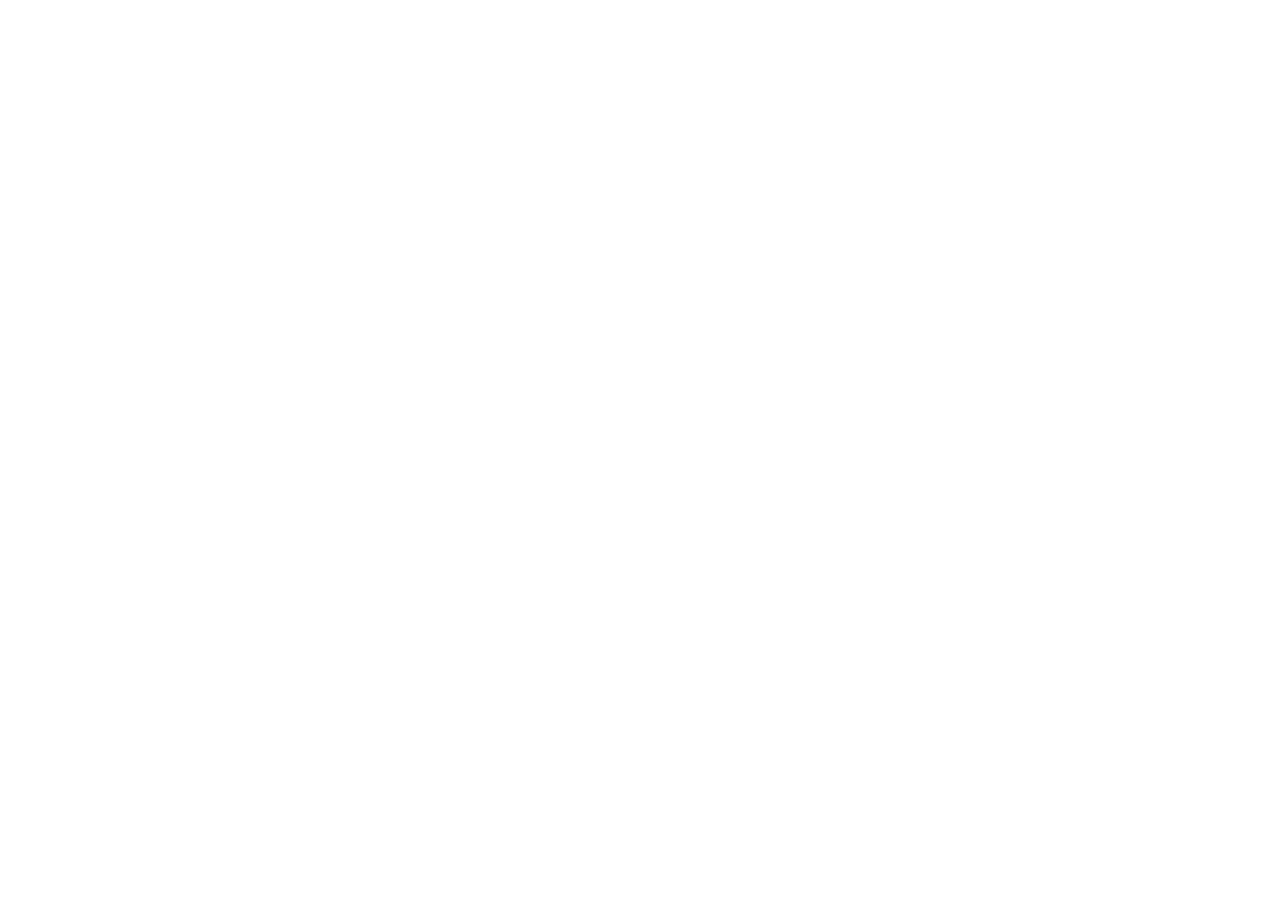
==== index.html @ 784a9336 "Initial commit" ====
<!DOCTYPE html>
<html lang="ru">
  <head>
    <meta charset="UTF-8" />
    <meta http-equiv="X-UA-Compatible" content="IE=edge" />
    <meta name="viewport" content="width=device-width, initial-scale=1.0" />
    <title>Оно тебе надо — аукцион вещей, в которые никто не верил</title>
  </head>
  <body></body>
</html>
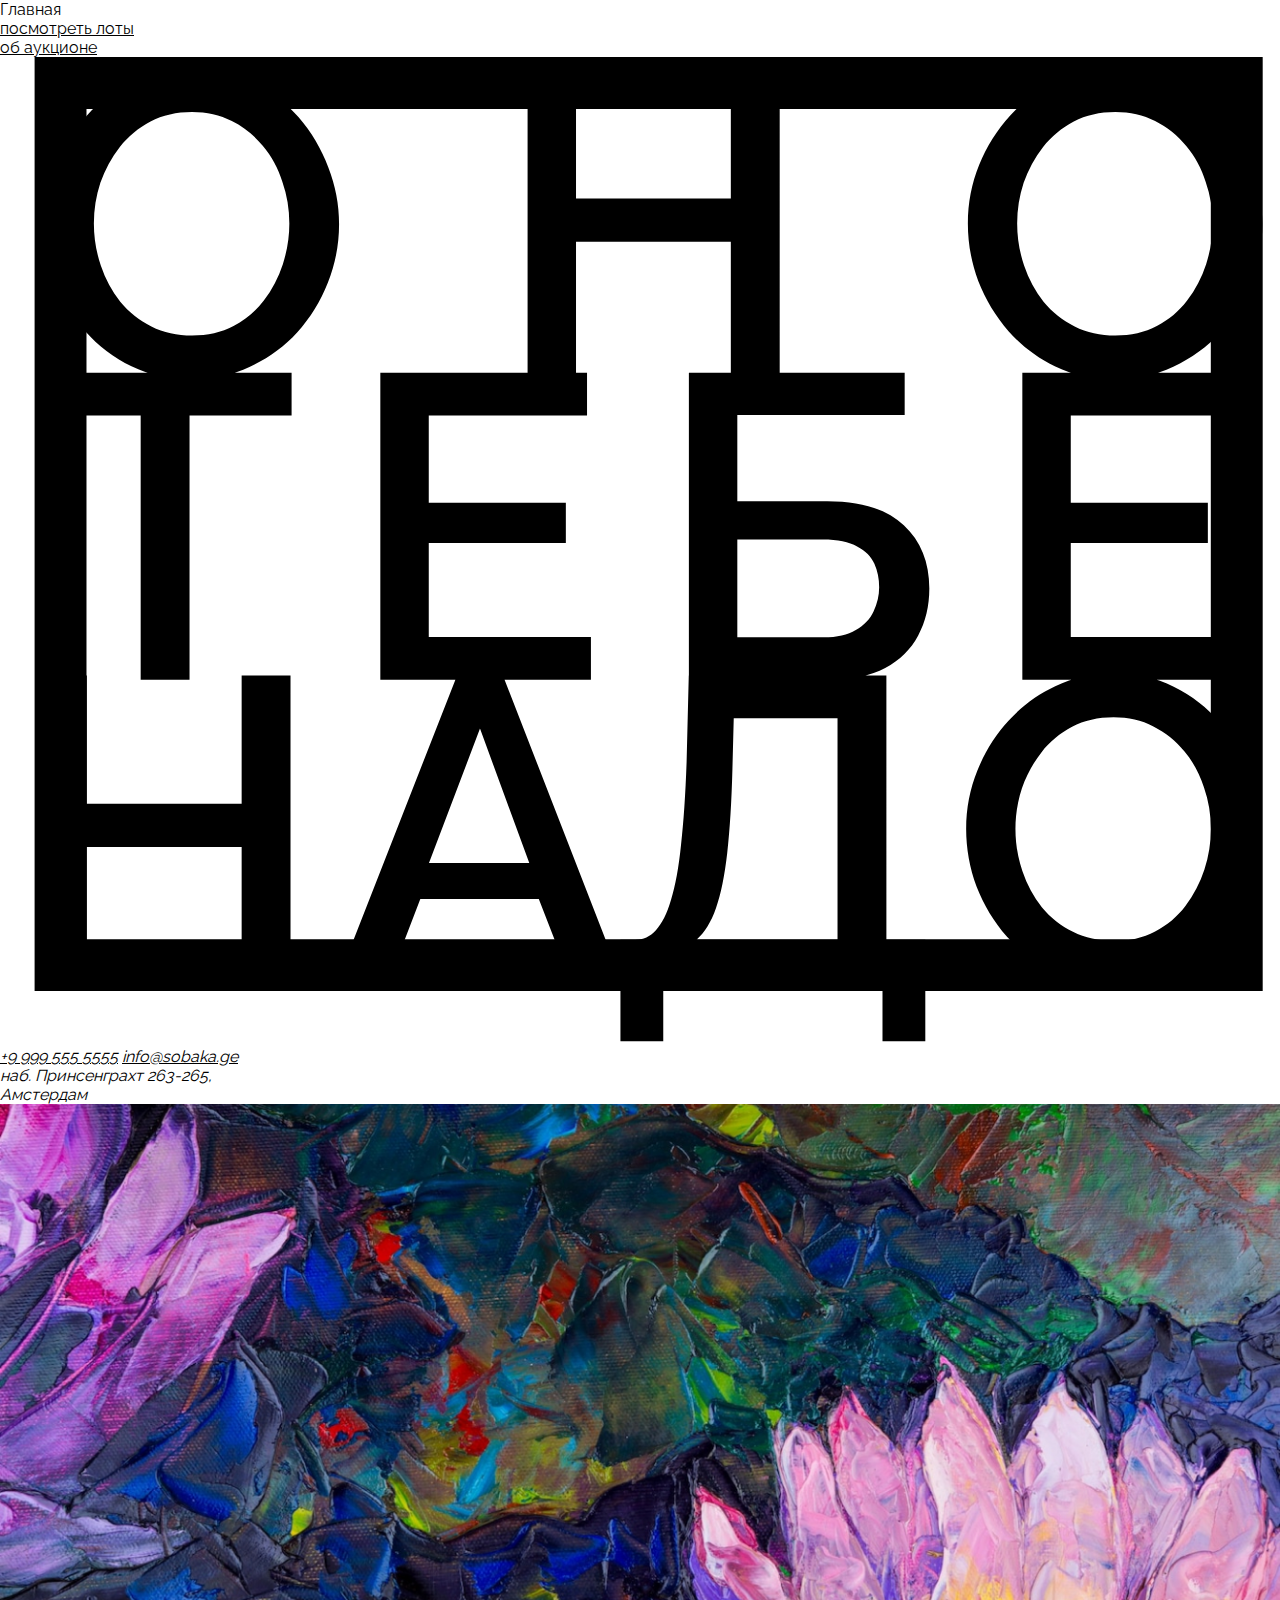
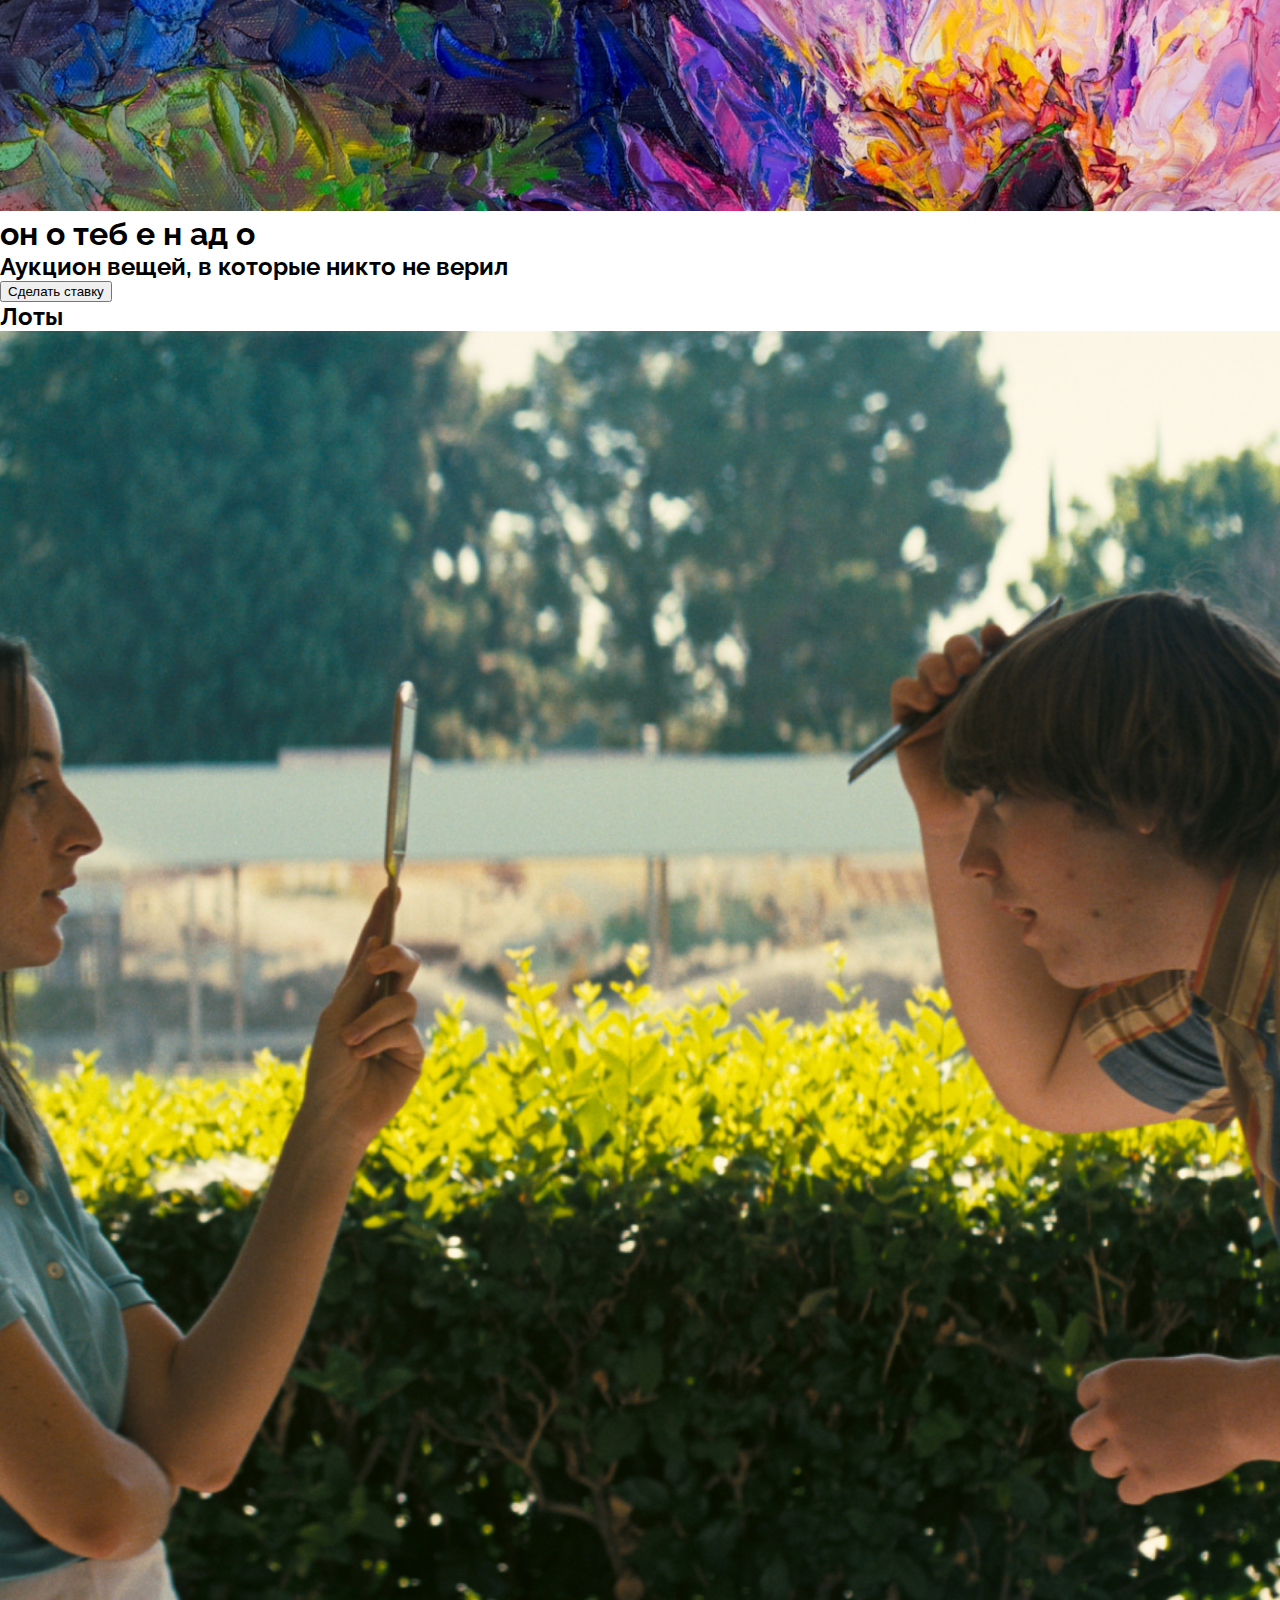
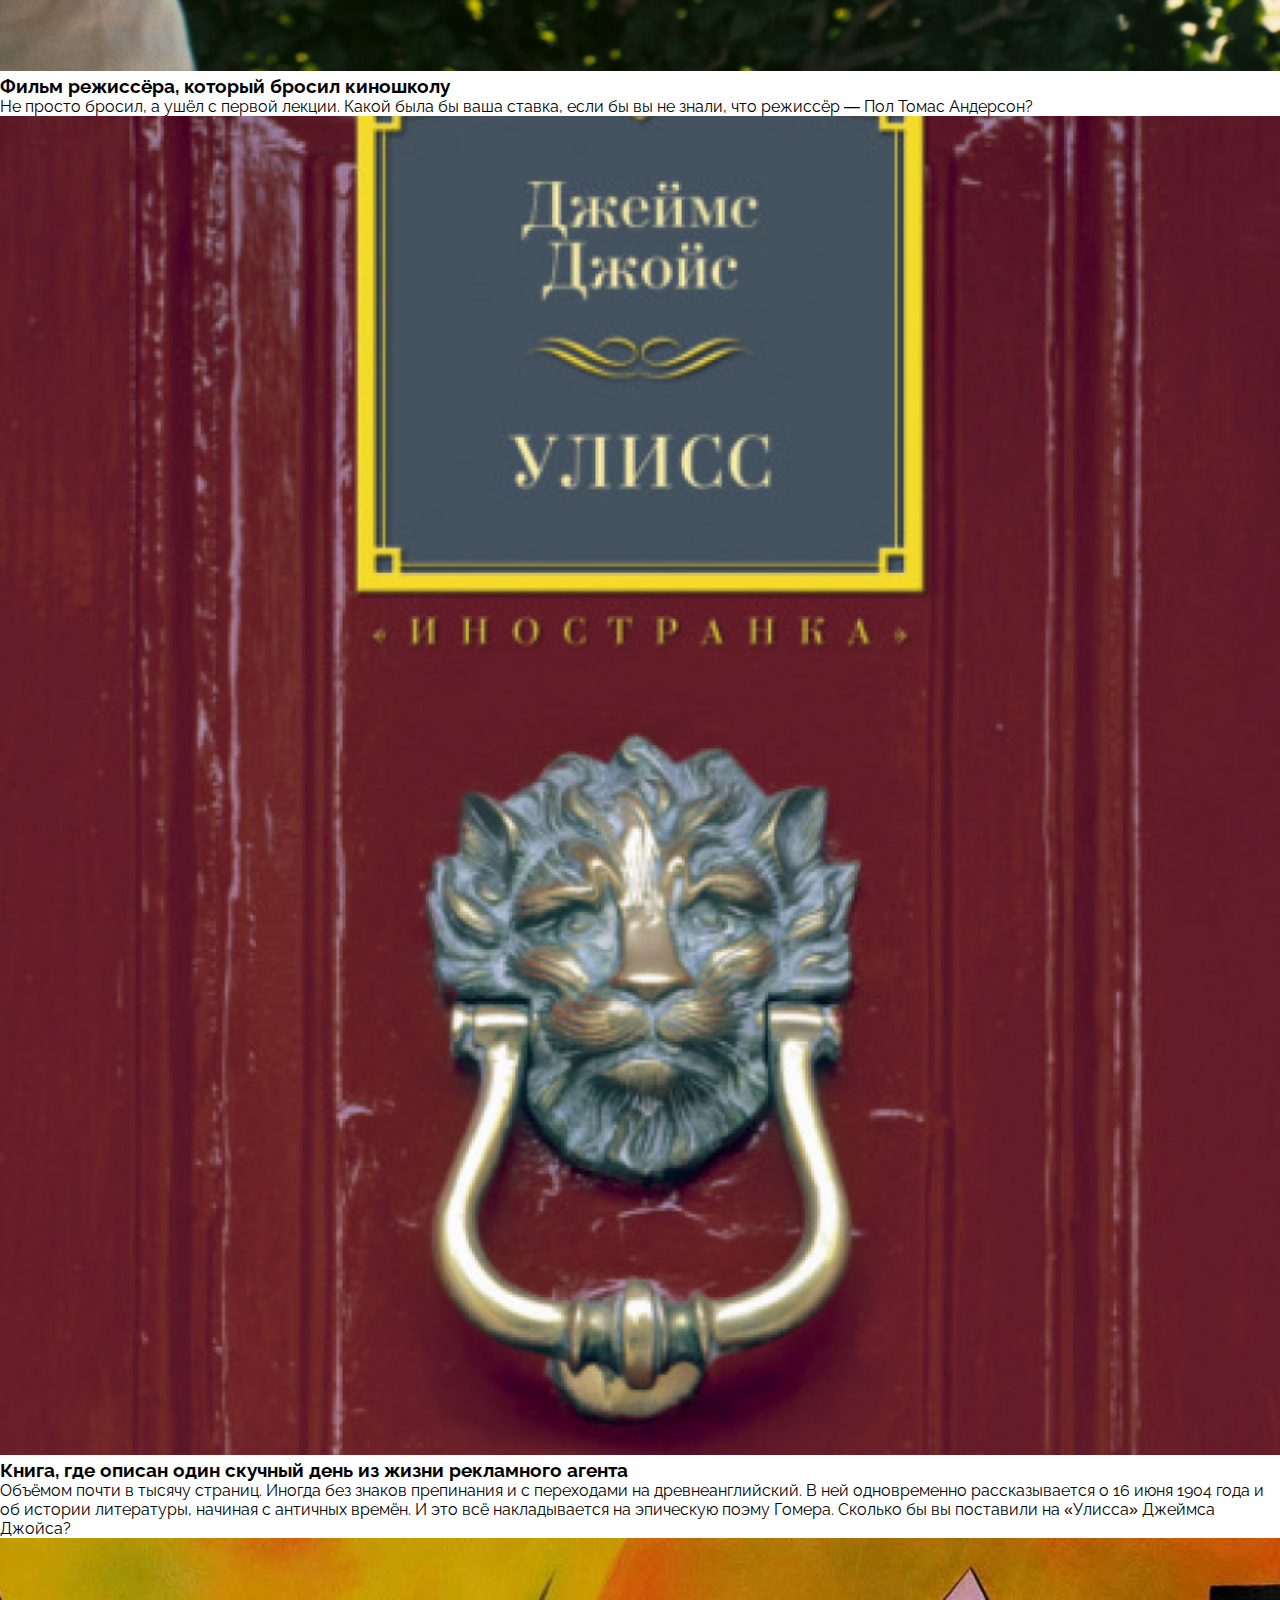
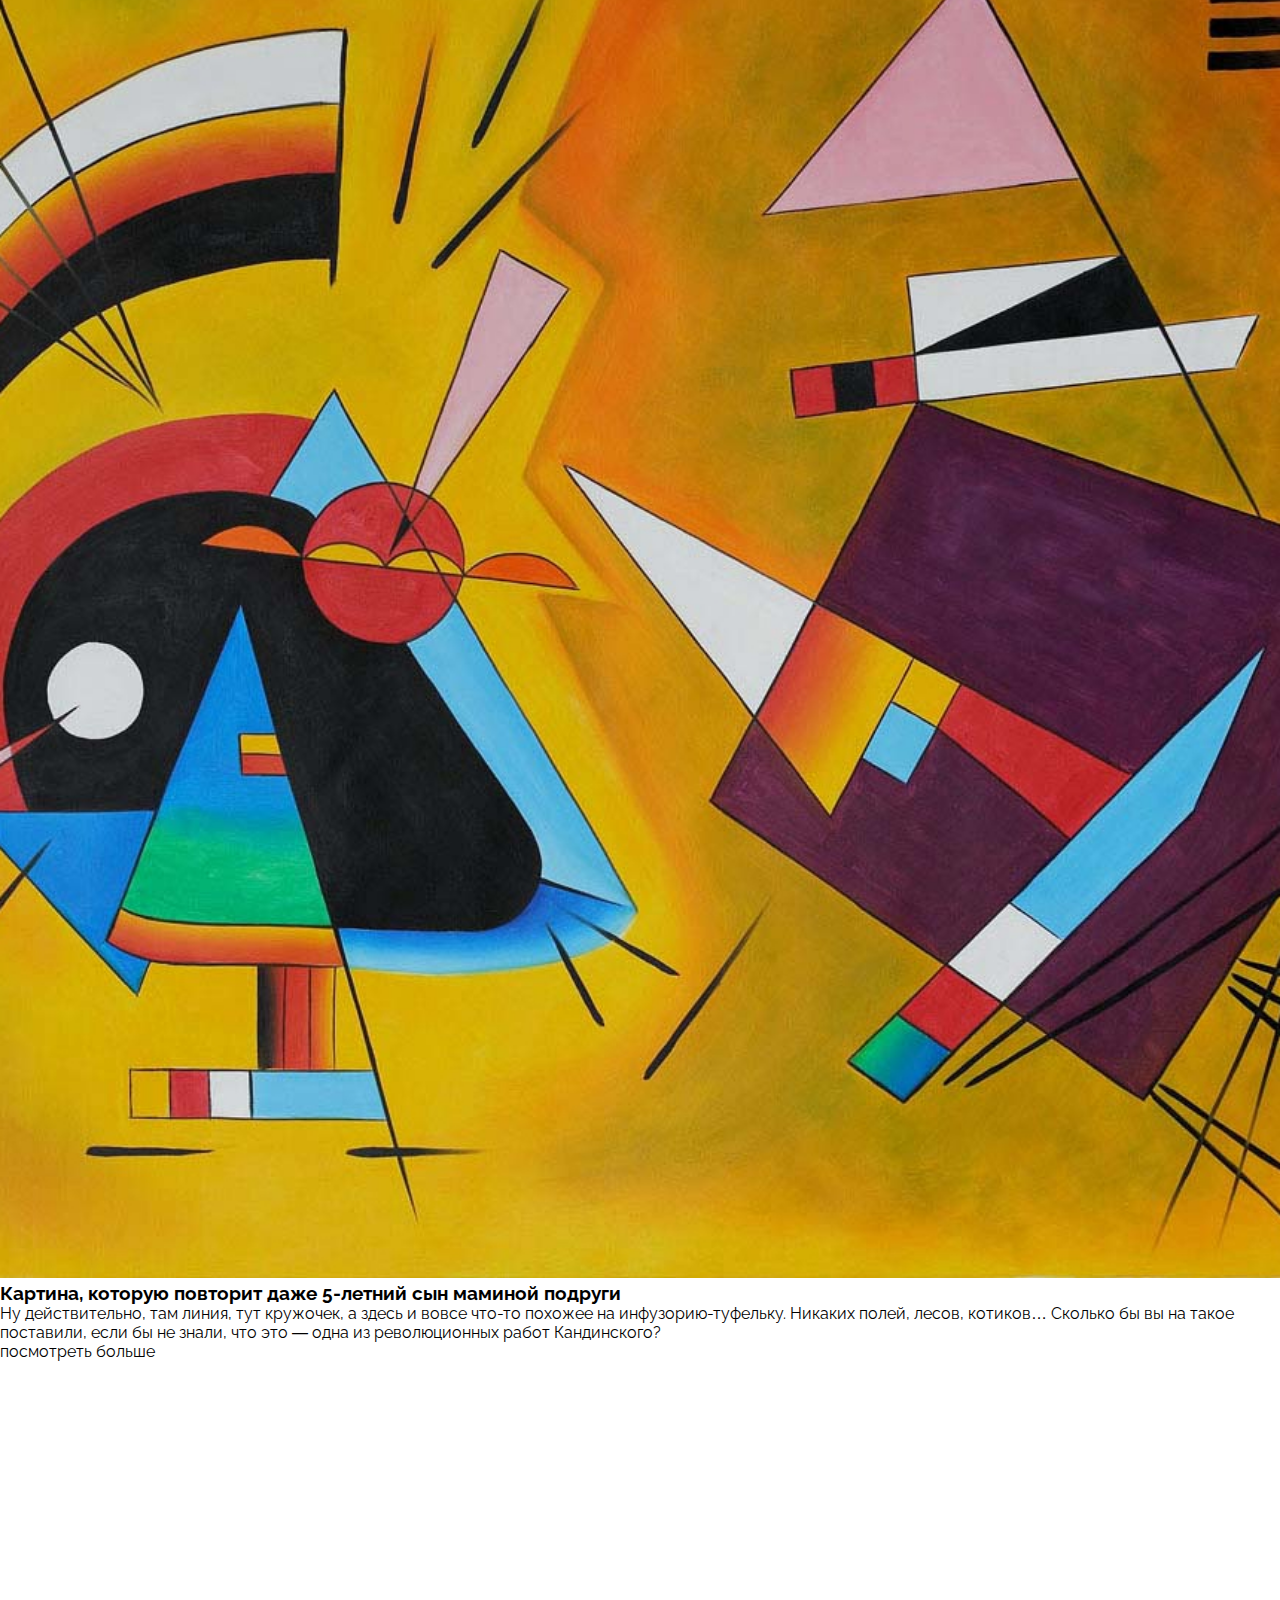
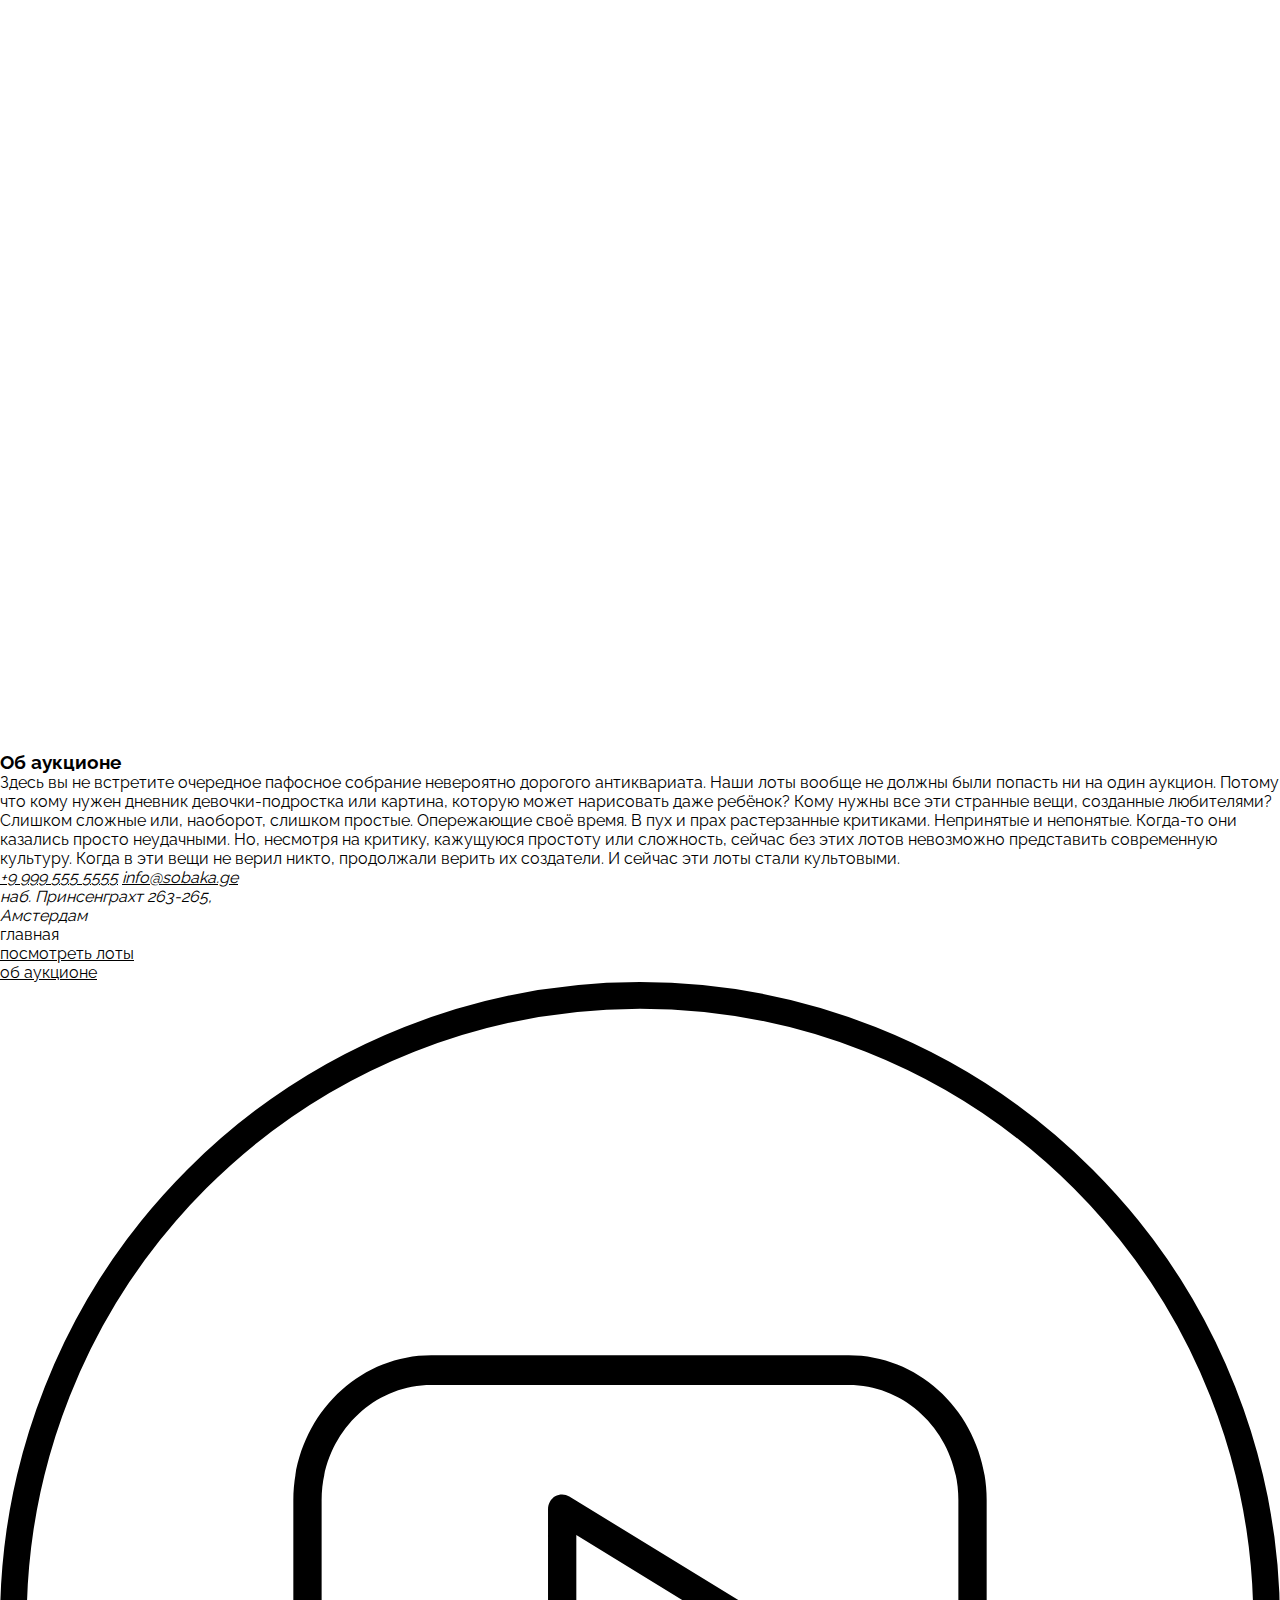
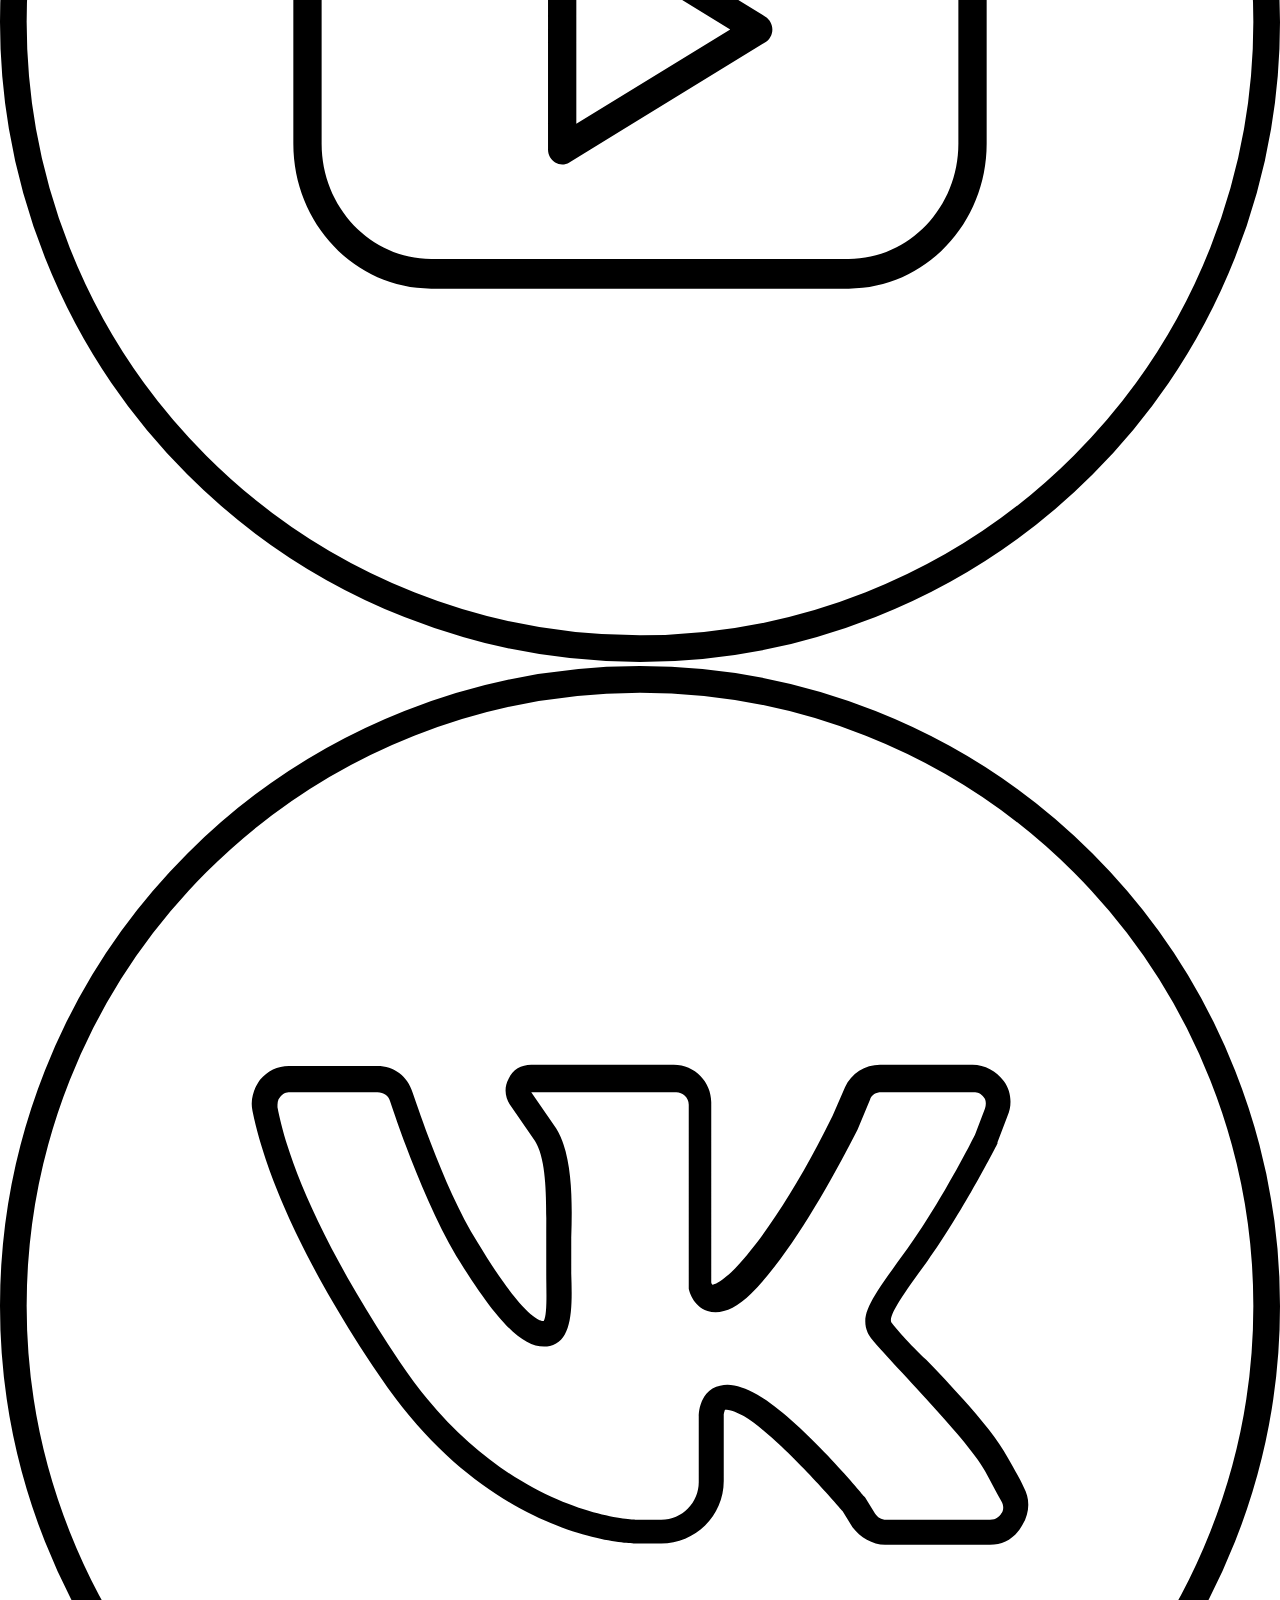
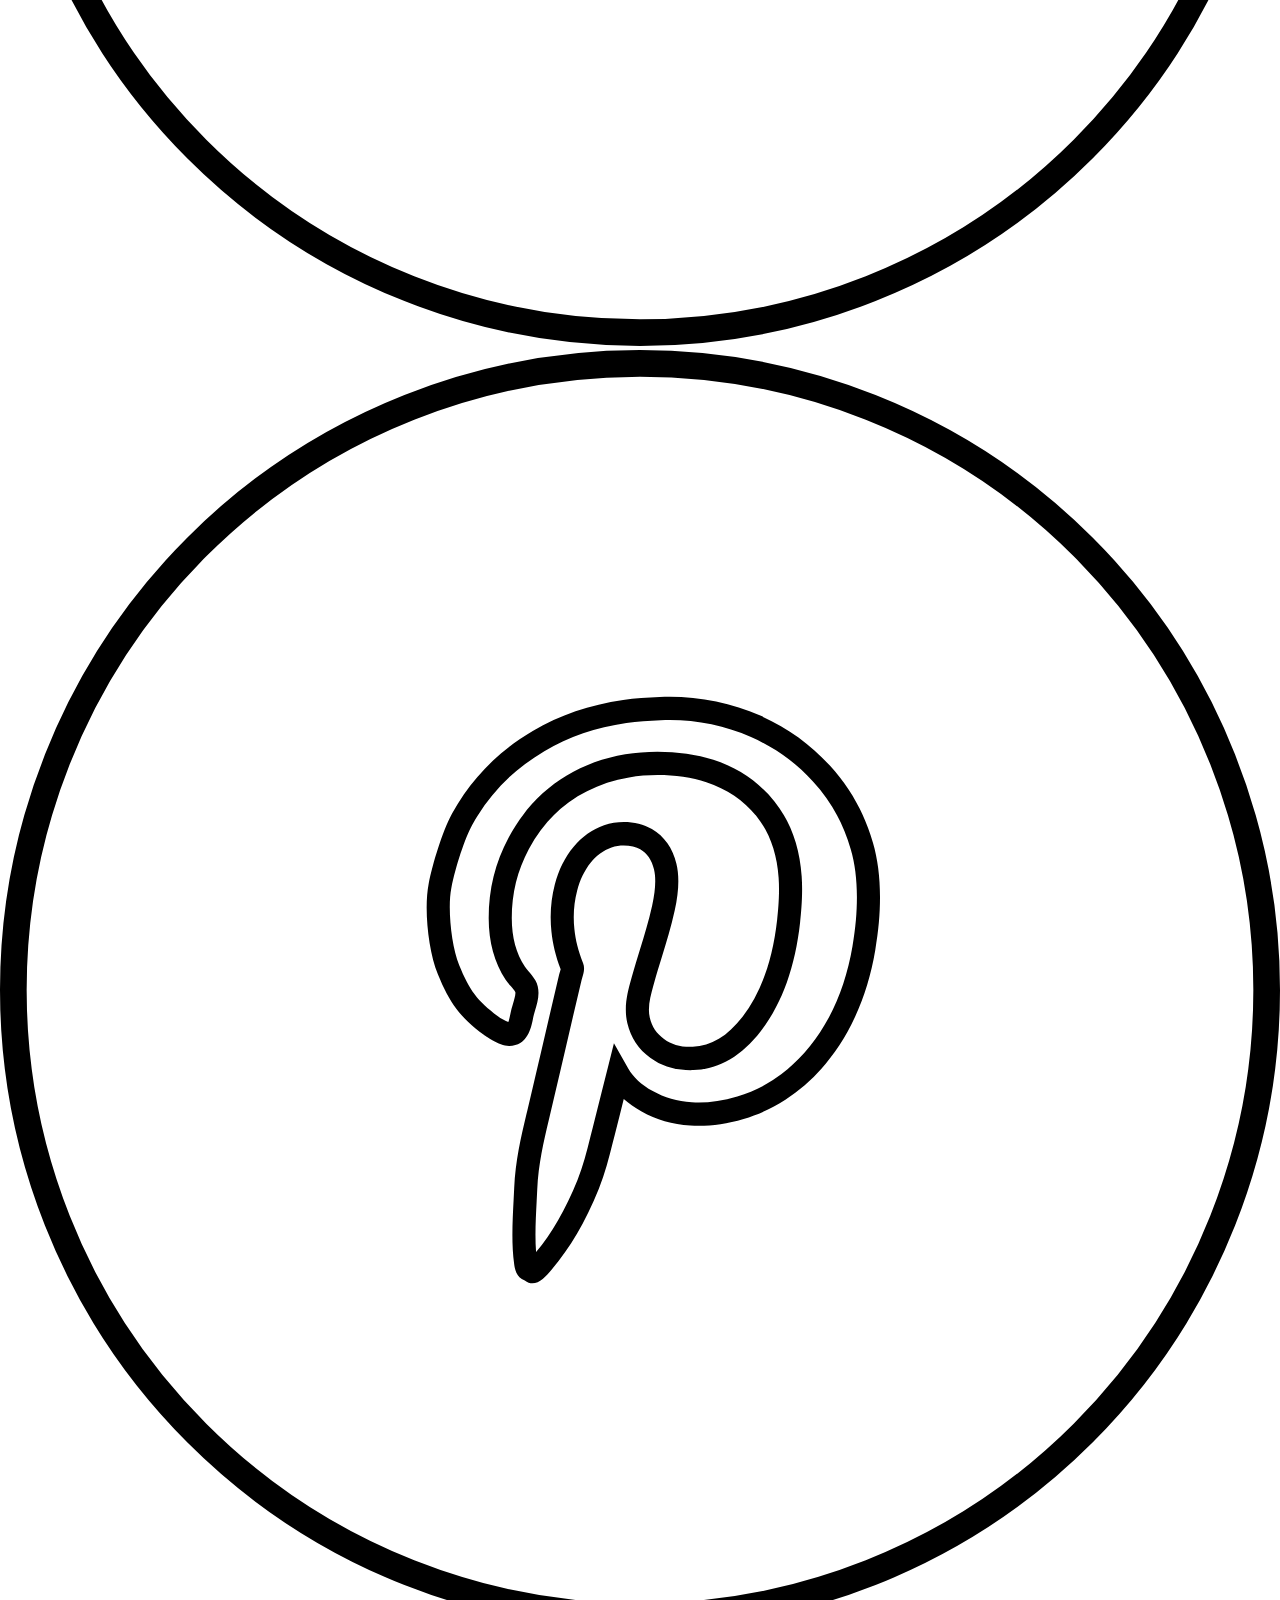
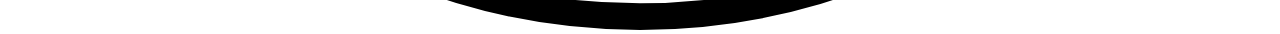
==== commit c0b5f95d: "Add files via upload" ====
--- a/index.html
+++ b/index.html
@@ -5,6 +5,228 @@
     <meta http-equiv="X-UA-Compatible" content="IE=edge" />
     <meta name="viewport" content="width=device-width, initial-scale=1.0" />
     <title>Оно тебе надо — аукцион вещей, в которые никто не верил</title>
+    <link rel="stylesheet" href="./fonts/fonts.css" />
+    <link rel="stylesheet" href="./styles/global.css" />
+    <link rel="stylesheet" href="./styles/style.css" />
   </head>
-  <body></body>
+  <body>
+    <header class="header content-section">
+      <nav class="header__menu">
+        <ul class="header__menu-list">
+          <li class="header__menu-item header__menu-item_active no-list-style-type">
+            <a class="header__menu-link no-list-style-type">Главная</a>
+          </li>
+          <li class="header__menu-item">
+            <a class="header__menu-link" href="#0">посмотреть лоты</a>
+          </li>
+          <li class="header__menu-item">
+            <a class="header__menu-link" href="#0">об аукционе</a>
+          </li>
+        </ul>
+      </nav>
+      <a class="header__logo">
+        <img
+          class="header__logo-image"
+          src="./images/logo-black.svg"
+          alt="логотип"
+        />
+      </a>
+      <address class="header__contact_information">
+        <a href="#0" class="header__contact__item">+9 999 555 5555</a>
+        <a href="#0" class="header__contact__item">info@sobaka.ge</a>
+        <p class="header__contact__item no_underline">
+          наб. Принсенграхт 263-265,
+        <p>Амстердам</p>  
+        </p>
+      </address>
+    </header>
+    <main class="content">
+			<div class="cover__overlay content-section">
+      	<section class="cover">
+          <img 
+          src="./images/cover.jpg"
+          alt="картинка с лотосом"
+          class="cover__img"
+        >
+        	<h1 class="cover__title">
+          	<span class="accent-span accent-span-left">
+							<span class="cover__letter-spacing-1">он</span>
+							<span class="cover__letter-spacing-2">о</span>
+						</span>
+          	<span class="accent-span accent-span-center cover__letter-spacing-2-2">
+							<span class="cover__letter-spacing-1">теб</span>
+							<span class="cover__letter-spacing-center-2">е</span>
+						</span>
+          	<span class="accent-span accent-span-right">
+							<span class="cover__letter-spacing-1">н</span>
+                <span class="cover__last-word-spacing">
+							    <span class="cover__letter-spacing-2">ад</span>
+                  <span class="cover__last-letter-spacing">o</span>
+              </span>
+						</span>
+        	</h1>
+        <div class="cover__slogan">
+          <h2 class="cover__title_2">
+            Аукцион вещей, в которые никто не верил
+          </h2>
+          <button class="cover__button">Сделать ставку</button>
+        </div>
+			</div>
+      </section>
+      <section class="lots">
+        <h2 class="lots__title">Лоты</h2>
+        <ul class="lots-list">
+          <li> 
+            <article class="lot">
+              <img
+                src="./images/card-lot-01.jpg"
+                alt="картинка лота"
+                class="lot__image_1 lot__image"
+              >
+              <div class="lot__content lot__content_1 "
+                 >
+                <h3 class="lot__title lot_padding_bottom_1">
+                  Фильм режиссёра, который бросил киношколу
+                </h3>
+                <div class="lot__text">
+                  <p>
+                    Не просто бросил, а ушёл с первой лекции. Какой была бы ваша
+                    ставка, если бы вы не знали, что режиссёр — Пол Томас
+                    Андерсон?
+                  </p>
+                </div>
+              </div>
+            </article>
+          </li>
+          <li>
+            <article class="lot">
+              <img
+                src="./images/card-lot-02.jpg"
+                alt="картинка лота"
+                class="lot__image_2 lot__image"
+              >
+              <div class="lot__content lot__content_2">
+                <h3 class="lot__title lot_padding_bottom_2">
+                  Книга, где описан один скучный день из жизни рекламного агента
+                </h3>
+                <div class="lot__text">
+                  <p>
+                    Объёмом почти в тысячу страниц. Иногда без знаков препинания
+                    и с переходами на древнеанглийский. В ней одновременно
+                    рассказывается о 16 июня 1904 года и об истории литературы,
+                    начиная с античных времён. И это всё накладывается на
+                    эпическую поэму Гомера. Сколько бы вы поставили на «Улисса»
+                    Джеймса Джойса?
+                  </p>
+                </div>
+              </div>
+            </article>
+          </li>
+          <li>
+            <article class="lot">
+              <img
+                src="./images/card-lot-03.jpg"
+                alt="картинка лота"
+                class="lot__image_3 lot__image"
+              >
+              <div class="lot__content lot__content_3">
+                <h3 class="lot__title lot_title_3 lot_padding_bottom_3">
+                  Картина, которую повторит даже 5-летний сын маминой подруги
+                </h3>
+                <div class="lot__text ">
+                  <p>
+                    Ну действительно, там линия, тут кружочек, а здесь и вовсе
+                    что-то похожее на инфузорию-туфельку. Никаких полей, лесов,
+                    котиков… Сколько бы вы на такое поставили, если бы не знали,
+                    что это — одна из революционных работ Кандинского?
+                  </p>
+                </div>
+              </div>
+            </article>
+          </li>
+        </ul>
+        <div class="lots__link_padding-top">
+          <a class="lots__link">посмотреть больше</a>
+        </div> 
+      </section>
+      <section class="about">
+        <div class="about__logo_1">
+          <img
+            class="about__logo"
+            src="./images/logo-white.svg"
+            alt="наш логотип"
+          />
+        </div>
+         <div class="about__text_section">
+           <h3 class="about__title">Об аукционе</h3>
+             <p class="about__text about__text_padding_bottom">
+              Здесь вы не встретите очередное пафосное собрание невероятно
+              дорогого антиквариата. Наши лоты вообще не должны были попасть ни на
+              один аукцион. Потому что кому нужен дневник девочки-подростка или
+              картина, которую может нарисовать даже ребёнок? Кому нужны все эти
+              странные вещи, созданные любителями?
+            </p>
+          <p class="about__text">
+            Слишком сложные или, наоборот, слишком простые. Опережающие своё
+            время. В пух и прах растерзанные критиками. Непринятые и непонятые.
+            Когда-то они казались просто неудачными. Но, несмотря на критику,
+            кажущуюся простоту или сложность, сейчас без этих лотов невозможно
+            представить современную культуру. Когда в эти вещи не верил никто,
+            продолжали верить их создатели. И сейчас эти лоты стали культовыми.
+          </p>
+        </div>
+      </section>
+    </main>
+    <footer class="footer">
+      <address class="header__contact_information">
+        <a href="#0" class="header__contact__item">+9 999 555 5555</a>
+        <a href="#0" class="header__contact__item">info@sobaka.ge</a>
+        <p class="header__contact__item no_underline">
+          наб. Принсенграхт 263-265, <br>Амстердам<br>
+        </p>
+      </address>
+      <nav class="header__menu">
+        <ul class="header__menu-list footer__flex_list">
+          <li class="header__menu-item header__menu-item_active text_align_center">
+            <a class="header__menu-link">главная</a>
+          </li>
+          <li class="header__menu-item text_align_center">
+            <a class="header__menu-link" href="#0">посмотреть лоты</a>
+          </li>
+          <li class="header__menu-item text_align_center">
+            <a class="header__menu-link" href="#0">об аукционе</a>
+          </li>
+        </ul>
+      </nav>
+      <ul class="footer__links">
+        <li>
+          <a href="#0">
+            <img
+              class="footer__img_link"
+              src="./images/yt.svg"
+              alt="значок ютуба"
+            />
+          </a>
+        </li>
+        <li>
+          <a href="#0">
+            <img
+              class="footer__img_link"
+              src="./images/vk.svg"
+              alt="значок вконтакте"
+            />
+          </a>
+        </li>
+        <li>
+          <a href="#0">
+            <img
+              class="footer__img_link"
+              src="./images/pinterest.svg"
+              alt="значок пинтерест"
+            />
+          </a>
+        </li>
+      </ul>
+    </footer>
+  </body>
 </html>
--- a/fonts/fonts.css
+++ b/fonts/fonts.css
@@ -0,0 +1,17 @@
+@font-face {
+  font-family: Raleway;
+  src:
+    url(./Raleway-Regular.woff2) format('woff2'),
+    url(./Raleway-Regular.woff) format('woff');
+  font-weight: normal;
+  font-display: swap;
+}
+
+@font-face {
+  font-family: Raleway;
+  src:
+    url(./Raleway-Bold.woff2) format('woff2'),
+    url(./Raleway-Bold.woff) format('woff');
+  font-weight: bold;
+  font-display: swap;
+}
--- a/styles/global.css
+++ b/styles/global.css
@@ -0,0 +1,34 @@
+*,
+*::before,
+*::after {
+  box-sizing: border-box;
+}
+
+body {
+  min-width: 1100px;
+  margin: 0;
+  font-family: Raleway, sans-serif;
+}
+
+h1,
+h2,
+h3,
+h4,
+h5,
+h6,
+p,
+ul,
+ol,
+li,
+blockquote {
+  margin: 0;
+  padding: 0;
+}
+
+a {
+  color: inherit;
+}
+
+img {
+  width: 100%;
+}
--- a/styles/style.css
+++ b/styles/style.css
@@ -0,0 +1 @@
+/* место для вашего кода */
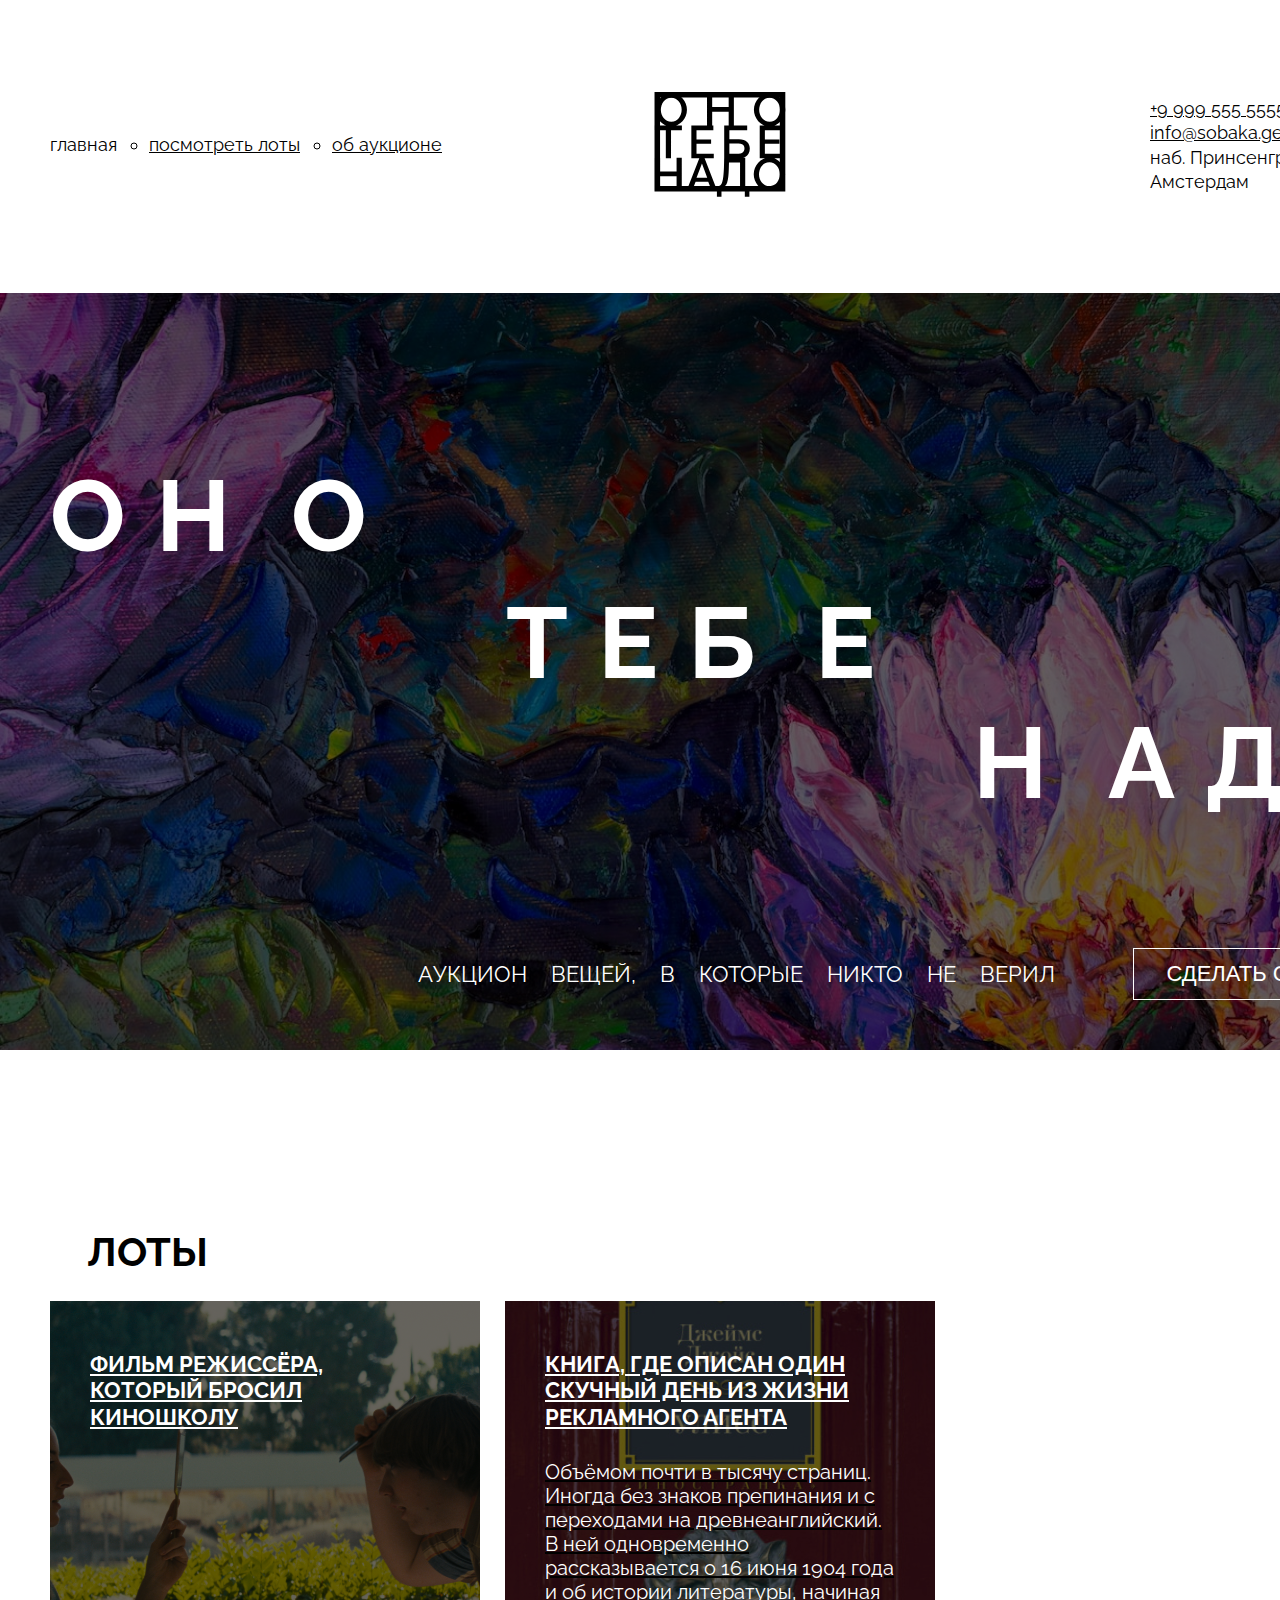
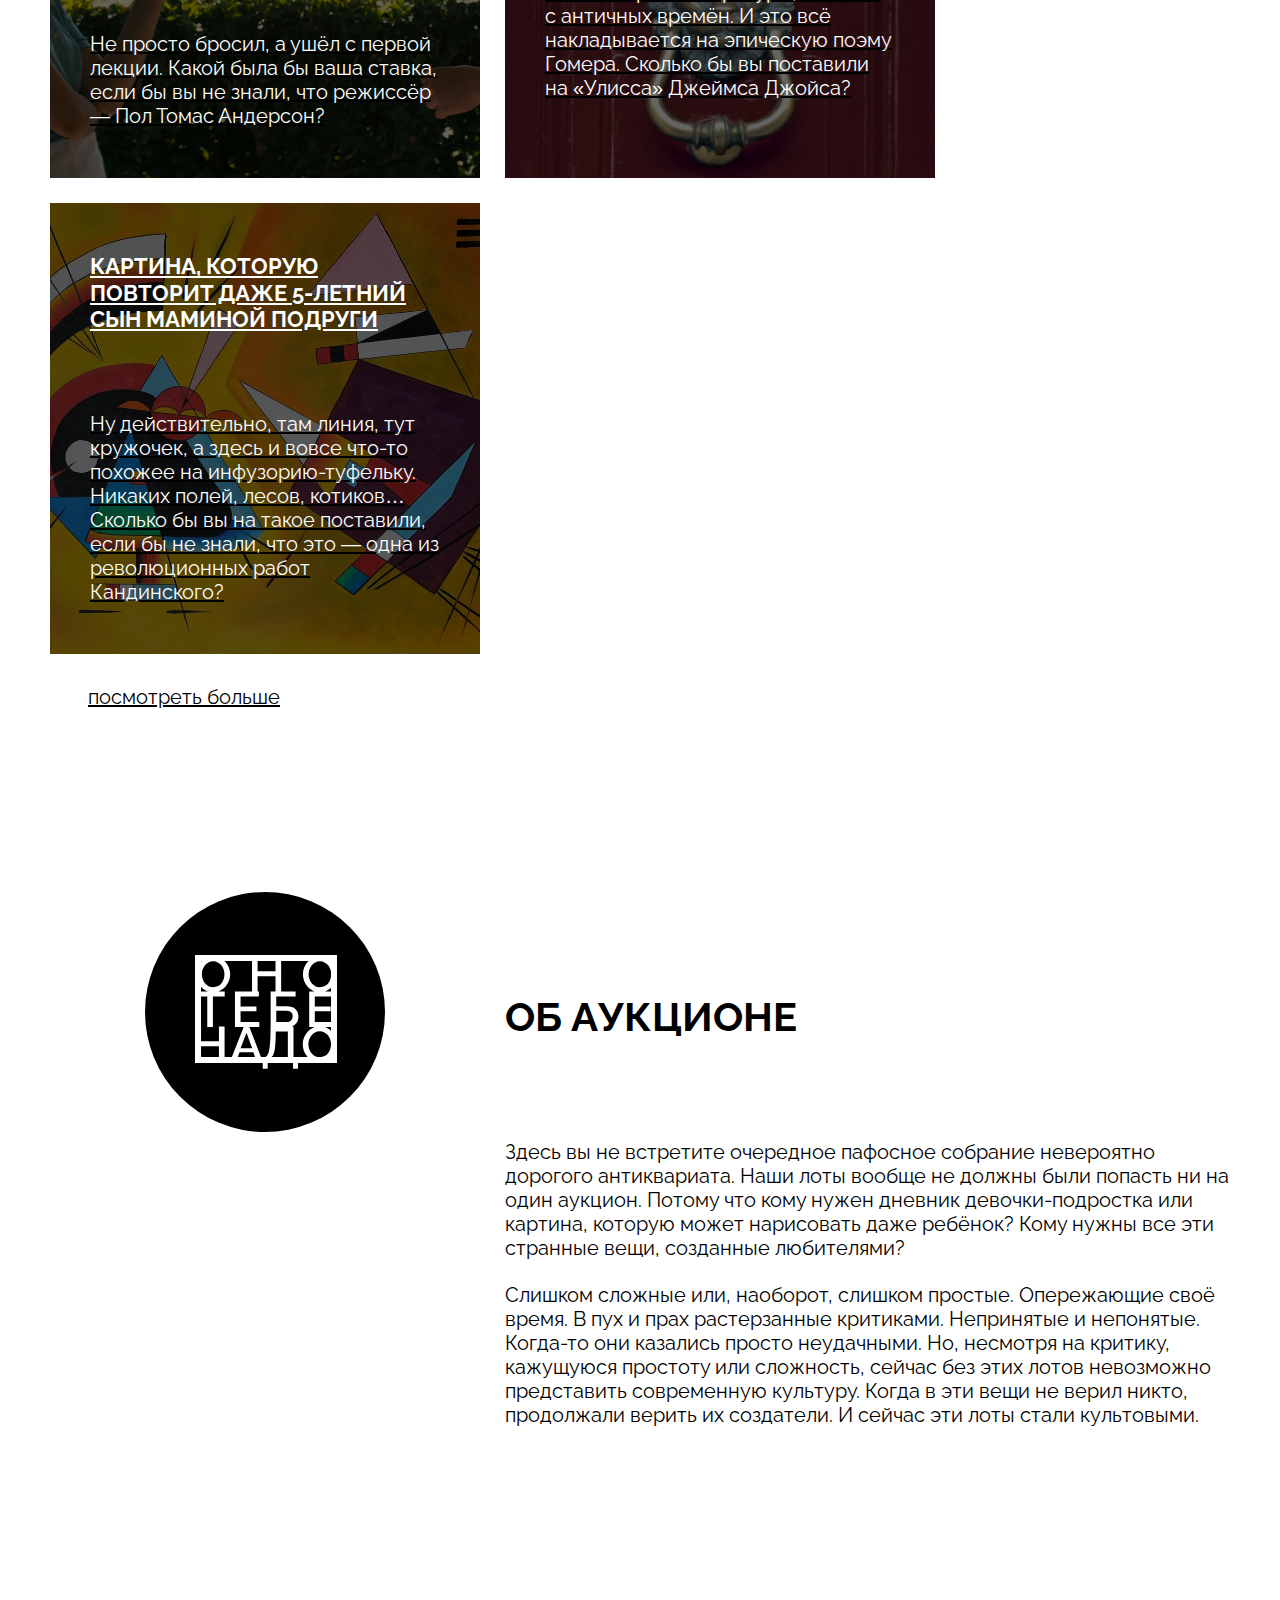
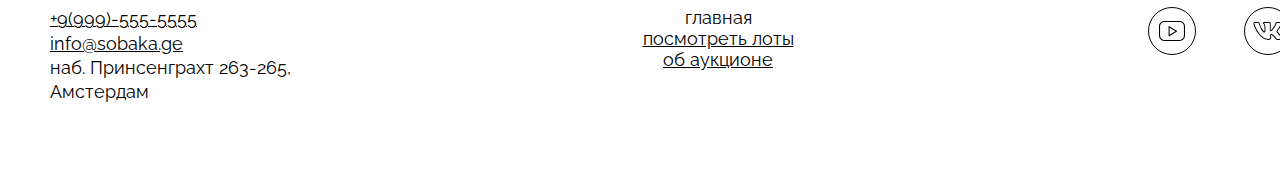
==== commit 640574c4: "fixed more details" ====
--- a/index.html
+++ b/index.html
@@ -1,232 +1,222 @@
 <!DOCTYPE html>
 <html lang="ru">
-  <head>
-    <meta charset="UTF-8" />
-    <meta http-equiv="X-UA-Compatible" content="IE=edge" />
-    <meta name="viewport" content="width=device-width, initial-scale=1.0" />
-    <title>Оно тебе надо — аукцион вещей, в которые никто не верил</title>
-    <link rel="stylesheet" href="./fonts/fonts.css" />
-    <link rel="stylesheet" href="./styles/global.css" />
-    <link rel="stylesheet" href="./styles/style.css" />
-  </head>
-  <body>
-    <header class="header content-section">
-      <nav class="header__menu">
-        <ul class="header__menu-list">
-          <li class="header__menu-item header__menu-item_active no-list-style-type">
-            <a class="header__menu-link no-list-style-type">Главная</a>
-          </li>
-          <li class="header__menu-item">
-            <a class="header__menu-link" href="#0">посмотреть лоты</a>
-          </li>
-          <li class="header__menu-item">
-            <a class="header__menu-link" href="#0">об аукционе</a>
-          </li>
-        </ul>
-      </nav>
-      <a class="header__logo">
-        <img
-          class="header__logo-image"
-          src="./images/logo-black.svg"
-          alt="логотип"
-        />
-      </a>
-      <address class="header__contact_information">
-        <a href="#0" class="header__contact__item">+9 999 555 5555</a>
-        <a href="#0" class="header__contact__item">info@sobaka.ge</a>
-        <p class="header__contact__item no_underline">
-          наб. Принсенграхт 263-265,
-        <p>Амстердам</p>  
-        </p>
-      </address>
-    </header>
-    <main class="content">
-			<div class="cover__overlay content-section">
-      	<section class="cover">
-          <img 
-          src="./images/cover.jpg"
-          alt="картинка с лотосом"
-          class="cover__img"
-        >
-        	<h1 class="cover__title">
-          	<span class="accent-span accent-span-left">
-							<span class="cover__letter-spacing-1">он</span>
-							<span class="cover__letter-spacing-2">о</span>
-						</span>
-          	<span class="accent-span accent-span-center cover__letter-spacing-2-2">
-							<span class="cover__letter-spacing-1">теб</span>
-							<span class="cover__letter-spacing-center-2">е</span>
-						</span>
-          	<span class="accent-span accent-span-right">
-							<span class="cover__letter-spacing-1">н</span>
-                <span class="cover__last-word-spacing">
-							    <span class="cover__letter-spacing-2">ад</span>
-                  <span class="cover__last-letter-spacing">o</span>
-              </span>
-						</span>
-        	</h1>
-        <div class="cover__slogan">
-          <h2 class="cover__title_2">
-            Аукцион вещей, в которые никто не верил
-          </h2>
-          <button class="cover__button">Сделать ставку</button>
-        </div>
-			</div>
-      </section>
-      <section class="lots">
-        <h2 class="lots__title">Лоты</h2>
-        <ul class="lots-list">
-          <li> 
-            <article class="lot">
-              <img
-                src="./images/card-lot-01.jpg"
-                alt="картинка лота"
-                class="lot__image_1 lot__image"
-              >
-              <div class="lot__content lot__content_1 "
-                 >
-                <h3 class="lot__title lot_padding_bottom_1">
-                  Фильм режиссёра, который бросил киношколу
-                </h3>
-                <div class="lot__text">
-                  <p>
-                    Не просто бросил, а ушёл с первой лекции. Какой была бы ваша
-                    ставка, если бы вы не знали, что режиссёр — Пол Томас
-                    Андерсон?
-                  </p>
-                </div>
-              </div>
-            </article>
-          </li>
-          <li>
-            <article class="lot">
-              <img
-                src="./images/card-lot-02.jpg"
-                alt="картинка лота"
-                class="lot__image_2 lot__image"
-              >
-              <div class="lot__content lot__content_2">
-                <h3 class="lot__title lot_padding_bottom_2">
-                  Книга, где описан один скучный день из жизни рекламного агента
-                </h3>
-                <div class="lot__text">
-                  <p>
-                    Объёмом почти в тысячу страниц. Иногда без знаков препинания
-                    и с переходами на древнеанглийский. В ней одновременно
-                    рассказывается о 16 июня 1904 года и об истории литературы,
-                    начиная с античных времён. И это всё накладывается на
-                    эпическую поэму Гомера. Сколько бы вы поставили на «Улисса»
-                    Джеймса Джойса?
-                  </p>
-                </div>
-              </div>
-            </article>
-          </li>
-          <li>
-            <article class="lot">
-              <img
-                src="./images/card-lot-03.jpg"
-                alt="картинка лота"
-                class="lot__image_3 lot__image"
-              >
-              <div class="lot__content lot__content_3">
-                <h3 class="lot__title lot_title_3 lot_padding_bottom_3">
-                  Картина, которую повторит даже 5-летний сын маминой подруги
-                </h3>
-                <div class="lot__text ">
-                  <p>
-                    Ну действительно, там линия, тут кружочек, а здесь и вовсе
-                    что-то похожее на инфузорию-туфельку. Никаких полей, лесов,
-                    котиков… Сколько бы вы на такое поставили, если бы не знали,
-                    что это — одна из революционных работ Кандинского?
-                  </p>
-                </div>
-              </div>
-            </article>
-          </li>
-        </ul>
-        <div class="lots__link_padding-top">
-          <a class="lots__link">посмотреть больше</a>
-        </div> 
-      </section>
-      <section class="about">
-        <div class="about__logo_1">
-          <img
-            class="about__logo"
-            src="./images/logo-white.svg"
-            alt="наш логотип"
-          />
-        </div>
-         <div class="about__text_section">
-           <h3 class="about__title">Об аукционе</h3>
-             <p class="about__text about__text_padding_bottom">
-              Здесь вы не встретите очередное пафосное собрание невероятно
-              дорогого антиквариата. Наши лоты вообще не должны были попасть ни на
-              один аукцион. Потому что кому нужен дневник девочки-подростка или
-              картина, которую может нарисовать даже ребёнок? Кому нужны все эти
-              странные вещи, созданные любителями?
-            </p>
-          <p class="about__text">
-            Слишком сложные или, наоборот, слишком простые. Опережающие своё
-            время. В пух и прах растерзанные критиками. Непринятые и непонятые.
-            Когда-то они казались просто неудачными. Но, несмотря на критику,
-            кажущуюся простоту или сложность, сейчас без этих лотов невозможно
-            представить современную культуру. Когда в эти вещи не верил никто,
-            продолжали верить их создатели. И сейчас эти лоты стали культовыми.
-          </p>
-        </div>
-      </section>
-    </main>
-    <footer class="footer">
-      <address class="header__contact_information">
-        <a href="#0" class="header__contact__item">+9 999 555 5555</a>
-        <a href="#0" class="header__contact__item">info@sobaka.ge</a>
-        <p class="header__contact__item no_underline">
-          наб. Принсенграхт 263-265, <br>Амстердам<br>
-        </p>
-      </address>
-      <nav class="header__menu">
-        <ul class="header__menu-list footer__flex_list">
-          <li class="header__menu-item header__menu-item_active text_align_center">
-            <a class="header__menu-link">главная</a>
-          </li>
-          <li class="header__menu-item text_align_center">
-            <a class="header__menu-link" href="#0">посмотреть лоты</a>
-          </li>
-          <li class="header__menu-item text_align_center">
-            <a class="header__menu-link" href="#0">об аукционе</a>
-          </li>
-        </ul>
-      </nav>
-      <ul class="footer__links">
-        <li>
-          <a href="#0">
-            <img
-              class="footer__img_link"
-              src="./images/yt.svg"
-              alt="значок ютуба"
-            />
-          </a>
-        </li>
-        <li>
-          <a href="#0">
-            <img
-              class="footer__img_link"
-              src="./images/vk.svg"
-              alt="значок вконтакте"
-            />
-          </a>
-        </li>
-        <li>
-          <a href="#0">
-            <img
-              class="footer__img_link"
-              src="./images/pinterest.svg"
-              alt="значок пинтерест"
-            />
-          </a>
-        </li>
-      </ul>
-    </footer>
-  </body>
+	<head>
+		<meta charset="UTF-8" />
+		<meta http-equiv="X-UA-Compatible" content="IE=edge" />
+		<meta name="viewport" content="width=device-width, initial-scale=1.0" />
+		<title>Оно тебе надо — аукцион вещей, в которые никто не верил</title>
+		<link rel="stylesheet" href="./fonts/fonts.css" />
+		<link rel="stylesheet" href="./styles/global.css" />
+		<link rel="stylesheet" href="./styles/style.css" />
+	</head>
+
+	<body>
+		<header class="header content-section">
+			<nav class="header__menu">
+				<ul class="header__menu-list">
+					<li class="header__menu-item header__links-list-item_no-bullit">
+						<a class="header__menu-link header__menu-item_active">главная</a>
+					</li>
+					<li class="header__menu-item">
+						<a class="header__menu-link" href="#0">посмотреть лоты</a>
+					</li>
+					<li class="header__menu-item">
+						<a class="header__menu-link" href="#0">об аукционе</a>
+					</li>
+				</ul>
+			</nav>
+			<a class="header__logo">
+				<img
+					class="header__logo-image"
+					src="./images/logo-black.svg"
+					alt="логотип"
+				/>
+			</a>
+			<address class="header__address">
+				<a href="tel:+99995555555" class="header__address__item"
+					>+9 999 555 5555</a
+				>
+				<a href="mailto:info@sobaka.ge" class="header__address__item"
+					>info@sobaka.ge</a
+				>
+				<p class="header__address__item no_underline">
+					наб. Принсенграхт 263-265, Амстердам
+				</p>
+			</address>
+		</header>
+		<main class="content">
+			<section class="cover content-section">
+				<div class="dark_overlay"></div>
+				<h1 class="cover__title">
+					<span class="accent-span">
+						<span>о</span><span class="letter_spacing-x2">но</span>
+					</span>
+					<span class="accent-span accent-span-center">
+						<span>те</span><span class="letter_spacing-x2">бе</span>
+					</span>
+					<span class="accent-span accent-span-right">
+						<span class="letter_spacing-x2">н</span><span>ад</span
+						><span class="last-letter-spacing">о</span>
+					</span>
+				</h1>
+				<div class="cover__slogan">
+					<p class="cover__title_2">Аукцион вещей, в которые никто не верил</p>
+					<button class="cover__button">Сделать ставку</button>
+				</div>
+			</section>
+			<section class="lots">
+				<h2 class="lots__title">Лоты</h2>
+				<ul class="lots-list">
+					<li class="lots__list-item">
+						<a href="#0" class="lot__link">
+							<article class="lot lot__image_1">
+								<div class="dark_overlay"></div>
+								<div class="lot__content">
+									<h3 class="lot__title lot_padding_bottom_1">
+										Фильм режиссёра, который бросил киношколу
+									</h3>
+									<div class="lot__text">
+										<p>
+											Не просто бросил, а ушёл с первой лекции. Какой была бы
+											ваша ставка, если бы вы не знали, что режиссёр — Пол Томас
+											Андерсон?
+										</p>
+									</div>
+								</div>
+							</article>
+						</a>
+					</li>
+					<li class="lots__list-item">
+						<a href="#0" class="lot__link">
+							<article class="lot lot__image_2">
+								<div class="dark_overlay"></div>
+								<div class="lot__content">
+									<h3 class="lot__title lot_padding_bottom_2">
+										Книга, где описан один скучный день из жизни рекламного
+										агента
+									</h3>
+									<div class="lot__text">
+										<p>
+											Объёмом почти в тысячу страниц. Иногда без знаков
+											препинания и с переходами на древнеанглийский. В ней
+											одновременно рассказывается о 16 июня 1904 года и об
+											истории литературы, начиная с античных времён. И это всё
+											накладывается на эпическую поэму Гомера. Сколько бы вы
+											поставили на «Улисса» Джеймса Джойса?
+										</p>
+									</div>
+								</div>
+							</article>
+						</a>
+					</li>
+					<li class="lots__list-item">
+						<a href="#0" class="lot__link">
+							<article class="lot lot__image_3">
+								<div class="dark_overlay"></div>
+								<div class="lot__content">
+									<h3 class="lot__title lot_title_3 lot_padding_bottom_3">
+										Картина, которую повторит даже 5-летний сын маминой подруги
+									</h3>
+									<div class="lot__text">
+										<p>
+											Ну действительно, там линия, тут кружочек, а здесь и вовсе
+											что-то похожее на инфузорию-туфельку. Никаких полей,
+											лесов, котиков… Сколько бы вы на такое поставили, если бы
+											не знали, что это — одна из революционных работ
+											Кандинского?
+										</p>
+									</div>
+								</div>
+							</article>
+						</a>
+					</li>
+				</ul>
+				<div class="lots__link_padding-top">
+					<a href="#0" target="_blank" class="lots__link">посмотреть больше</a>
+				</div>
+			</section>
+			<section class="about">
+				<div class="about__logo_1">
+					<img
+						class="about__logo"
+						src="./images/logo-white.svg"
+						alt="наш логотип"
+					/>
+				</div>
+				<div class="about__text_section">
+					<h2 class="about__title">Об аукционе</h2>
+					<p class="about__text about__text_padding_bottom">
+						Здесь вы не встретите очередное пафосное собрание невероятно
+						дорогого антиквариата. Наши лоты вообще не должны были попасть ни на
+						один аукцион. Потому что кому нужен дневник девочки-подростка или
+						картина, которую может нарисовать даже ребёнок? Кому нужны все эти
+						странные вещи, созданные любителями?
+					</p>
+					<p class="about__text">
+						Слишком сложные или, наоборот, слишком простые. Опережающие своё
+						время. В пух и прах растерзанные критиками. Непринятые и непонятые.
+						Когда-то они казались просто неудачными. Но, несмотря на критику,
+						кажущуюся простоту или сложность, сейчас без этих лотов невозможно
+						представить современную культуру. Когда в эти вещи не верил никто,
+						продолжали верить их создатели. И сейчас эти лоты стали культовыми.
+					</p>
+				</div>
+			</section>
+		</main>
+		<footer class="footer">
+			<address class="header__address footer__address-padding">
+				<a href="tel:+99995555555" class="header__address__item"
+					>+9(999)-555-5555</a
+				>
+				<a href="mailto:info@sobaka.ge" class="header__address__item"
+					>info@sobaka.ge</a
+				>
+				<p class="header__address__item no_underline">
+					наб. Принсенграхт 263-265, Амстердам
+				</p>
+			</address>
+			<nav class="header__menu footer__menu-padding">
+				<ul class="header__menu-list footer__flex_list">
+					<li class="header__menu-item text_align_center">
+						<a class="header__menu-link header__menu-item_active">главная</a>
+					</li>
+					<li class="header__menu-item text_align_center">
+						<a class="header__menu-link" href="#0">посмотреть лоты</a>
+					</li>
+					<li class="header__menu-item text_align_center">
+						<a class="header__menu-link" href="#0">об аукционе</a>
+					</li>
+				</ul>
+			</nav>
+			<ul class="footer__links">
+				<li>
+					<a href="#0">
+						<img
+							class="footer__img_link"
+							src="./images/yt.svg"
+							alt="значок ютуба"
+						/>
+					</a>
+				</li>
+				<li>
+					<a href="#0">
+						<img
+							class="footer__img_link"
+							src="./images/vk.svg"
+							alt="значок вконтакте"
+						/>
+					</a>
+				</li>
+				<li>
+					<a href="#0">
+						<img
+							class="footer__img_link"
+							src="./images/pinterest.svg"
+							alt="значок пинтерест"
+						/>
+					</a>
+				</li>
+			</ul>
+		</footer>
+	</body>
 </html>
--- a/styles/style.css
+++ b/styles/style.css
@@ -1 +1,332 @@
-/* место для вашего кода */
+body {
+	max-width: 1440px;
+	margin: auto;
+	font-family: Raleway, sans-serif;
+	font-weight: 400;
+}
+
+.content-section {
+	box-sizing: border-box;
+	margin: auto;
+}
+
+.header {
+	display: grid;
+	grid-template-columns: 595px 505px 243px;
+	padding: 92px 50px 96px;
+}
+
+.header__menu {
+	padding-right: 209px;
+}
+
+.header__menu-list {
+	display: flex;
+	flex-direction: row;
+	justify-content: space-between;
+	gap: 32px;
+	padding-top: 42px;
+	color: black;
+	font-size: 18px;
+	list-style-type: circle;
+	white-space: nowrap;
+}
+
+.header__logo {
+	width: 100%;
+}
+
+.header__logo-image {
+	display: block;
+	width: 148px;
+	height: 105px;
+}
+
+.header__links-list-item_no-bullit {
+	list-style-type: none;
+}
+
+.header__address {
+	padding-top: 5px;
+	color: black;
+	font-size: 18px;
+	font-style: normal;
+	line-height: 24.3px;
+	word-wrap: break-word;
+}
+
+.header__address__item {
+	display: block;
+	text-decoration: underline;
+}
+
+.no_underline {
+	text-decoration: none;
+}
+
+.cover {
+	position: relative;
+	display: flex;
+	flex-direction: column;
+	gap: 135px;
+	width: 1440px;
+	height: 100%;
+	padding: 165px 50px 50px;
+	background-image: url(../images/cover.jpg);
+	background-position: center;
+	background-size: cover;
+}
+
+.dark_overlay {
+	position: absolute;
+	top: 0;
+	left: 0;
+	z-index: 1;
+	width: inherit;
+	height: inherit;
+	opacity: 0.6;
+	background-color: black;
+}
+
+.cover__title {
+	position: relative;
+	z-index: 1;
+	display: flex;
+	flex-direction: column;
+	gap: 20px;
+	color: white;
+	font-family: Raleway, sans-serif;
+	font-weight: 700;
+	font-size: 100px;
+	text-transform: uppercase;
+}
+
+.accent-span {
+	display: block;
+	line-height: 115px;
+	letter-spacing: 30px;
+}
+
+.letter_spacing-x2 {
+	letter-spacing: 60px;
+}
+
+.accent-span-center {
+	line-height: 100px;
+	text-align: center;
+}
+
+.accent-span-right {
+	line-height: 100px;
+	text-align: end;
+}
+
+.last-letter-spacing {
+	letter-spacing: 0px;
+}
+
+.cover__slogan {
+	position: relative;
+	z-index: 1;
+	display: flex;
+	flex-direction: row;
+	justify-content: end;
+	align-items: center;
+	gap: 78px;
+}
+
+.cover__title_2 {
+	color: white;
+	font-size: 22px;
+	line-height: 28px;
+	text-transform: uppercase;
+	word-spacing: 18px;
+}
+
+.cover__button {
+	border: 1px white solid;
+	padding: 12px 32px;
+	color: white;
+	font-size: 22px;
+	text-transform: uppercase;
+	background: none;
+	cursor: pointer;
+}
+
+.lots {
+	padding: 178px 50px 55px 50px;
+}
+
+.lots-list {
+	display: flex;
+	flex-direction: row;
+	gap: 25px;
+	list-style-type: none;
+	flex-wrap: wrap;
+	flex: 1;
+}
+
+.lot {
+	position: relative;
+	width: 430px;
+	height: 100%;
+	padding: 50px 40px;
+}
+
+.lot__image_1 {
+	background-image: url(../images/card-lot-01.jpg);
+	background-position: center;
+	background-size: cover;
+}
+
+.lot__image_2 {
+	background-image: url(../images/card-lot-02.jpg);
+	background-position: center;
+	background-size: cover;
+}
+
+.lot__image_3 {
+	background-image: url(../images/card-lot-03.jpg);
+	background-position: center;
+	background-size: cover;
+}
+
+.lot__content {
+	position: relative;
+	z-index: 1;
+	display: flex;
+	flex-direction: column;
+	color: white;
+}
+
+.lots__title {
+	padding-bottom: 26px;
+	padding-left: 37px;
+	color: black;
+	font-family: Raleway, sans-serif;
+	font-weight: 700;
+	font-size: 40px;
+	text-transform: uppercase;
+}
+
+.lot__title {
+	font-family: Raleway, sans-serif;
+	font-weight: 700;
+	font-size: 22px;
+	line-height: 26.4px;
+	text-decoration: underline;
+	text-transform: uppercase;
+}
+
+.lot_padding_bottom_1 {
+	padding-bottom: 202px;
+}
+
+.lot_padding_bottom_2 {
+	padding-bottom: 30px;
+}
+
+.lot_padding_bottom_3 {
+	padding-bottom: 80px;
+}
+
+.lot__text {
+	font-size: 20px;
+	line-height: 24px;
+}
+
+.lots__link {
+	display: inline-block;
+	padding-top: 31px;
+	padding-left: 38px;
+	color: black;
+	font-size: 20px;
+	text-decoration: underline;
+}
+
+.lots__link_padding {
+	margin-top: 30px;
+}
+
+.lots__link_padding-top {
+	padding-bottom: 50px;
+}
+
+.about {
+	display: flex;
+	gap: 120px;
+	padding: 78px 50px 180px 145px;
+}
+
+.about__logo_1 {
+	width: 240px;
+	height: 240px;
+	border-radius: 50%;
+	padding: 63px 46px;
+	background: black;
+}
+
+.about__logo {
+	width: 148px;
+	height: 114px;
+}
+
+.about__text_section {
+	padding-top: 101px;
+}
+
+.about__title {
+	padding-bottom: 100px;
+	color: black;
+	font-family: Raleway, sans-serif;
+	font-weight: 700;
+	font-size: 40px;
+	text-transform: uppercase;
+}
+
+.about__text {
+	color: black;
+	font-size: 20px;
+}
+
+.about__text_padding_bottom {
+	padding-bottom: 23px;
+}
+
+.footer {
+	display: grid;
+	grid-template-columns: 334px 764px 200px;
+	padding: 0 50px 90px;
+}
+
+.footer__address-padding {
+	padding-top: 0px;
+}
+
+.footer__menu-padding {
+	padding-right: 96px;
+}
+
+.footer__links {
+	display: flex;
+	flex-direction: row;
+	gap: 48px;
+	list-style-type: none;
+}
+
+.footer__flex_list {
+	display: flex;
+	flex-direction: column;
+	gap: 0;
+	padding: 0;
+	list-style-type: none;
+}
+
+.text_align_center {
+	text-align: center;
+}
+
+.footer__img_link {
+	width: 48px;
+	height: 48px;
+}
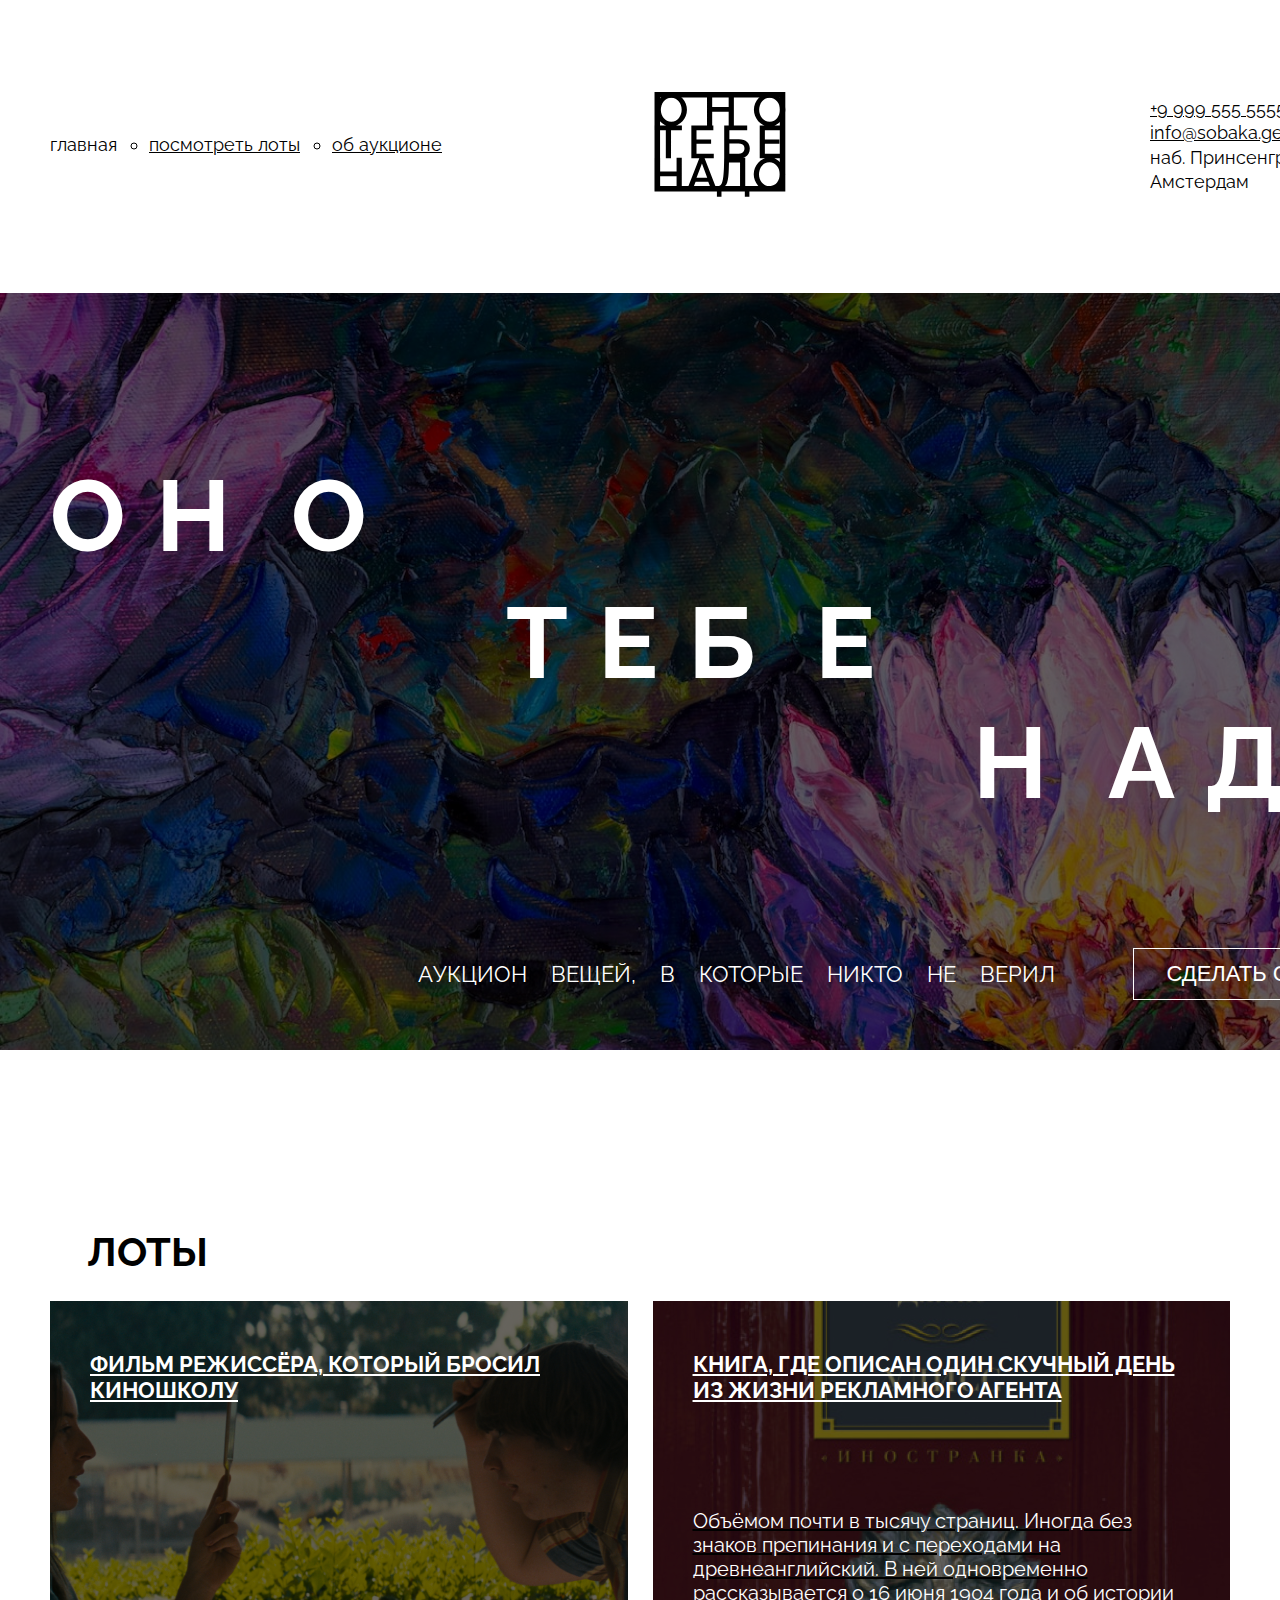
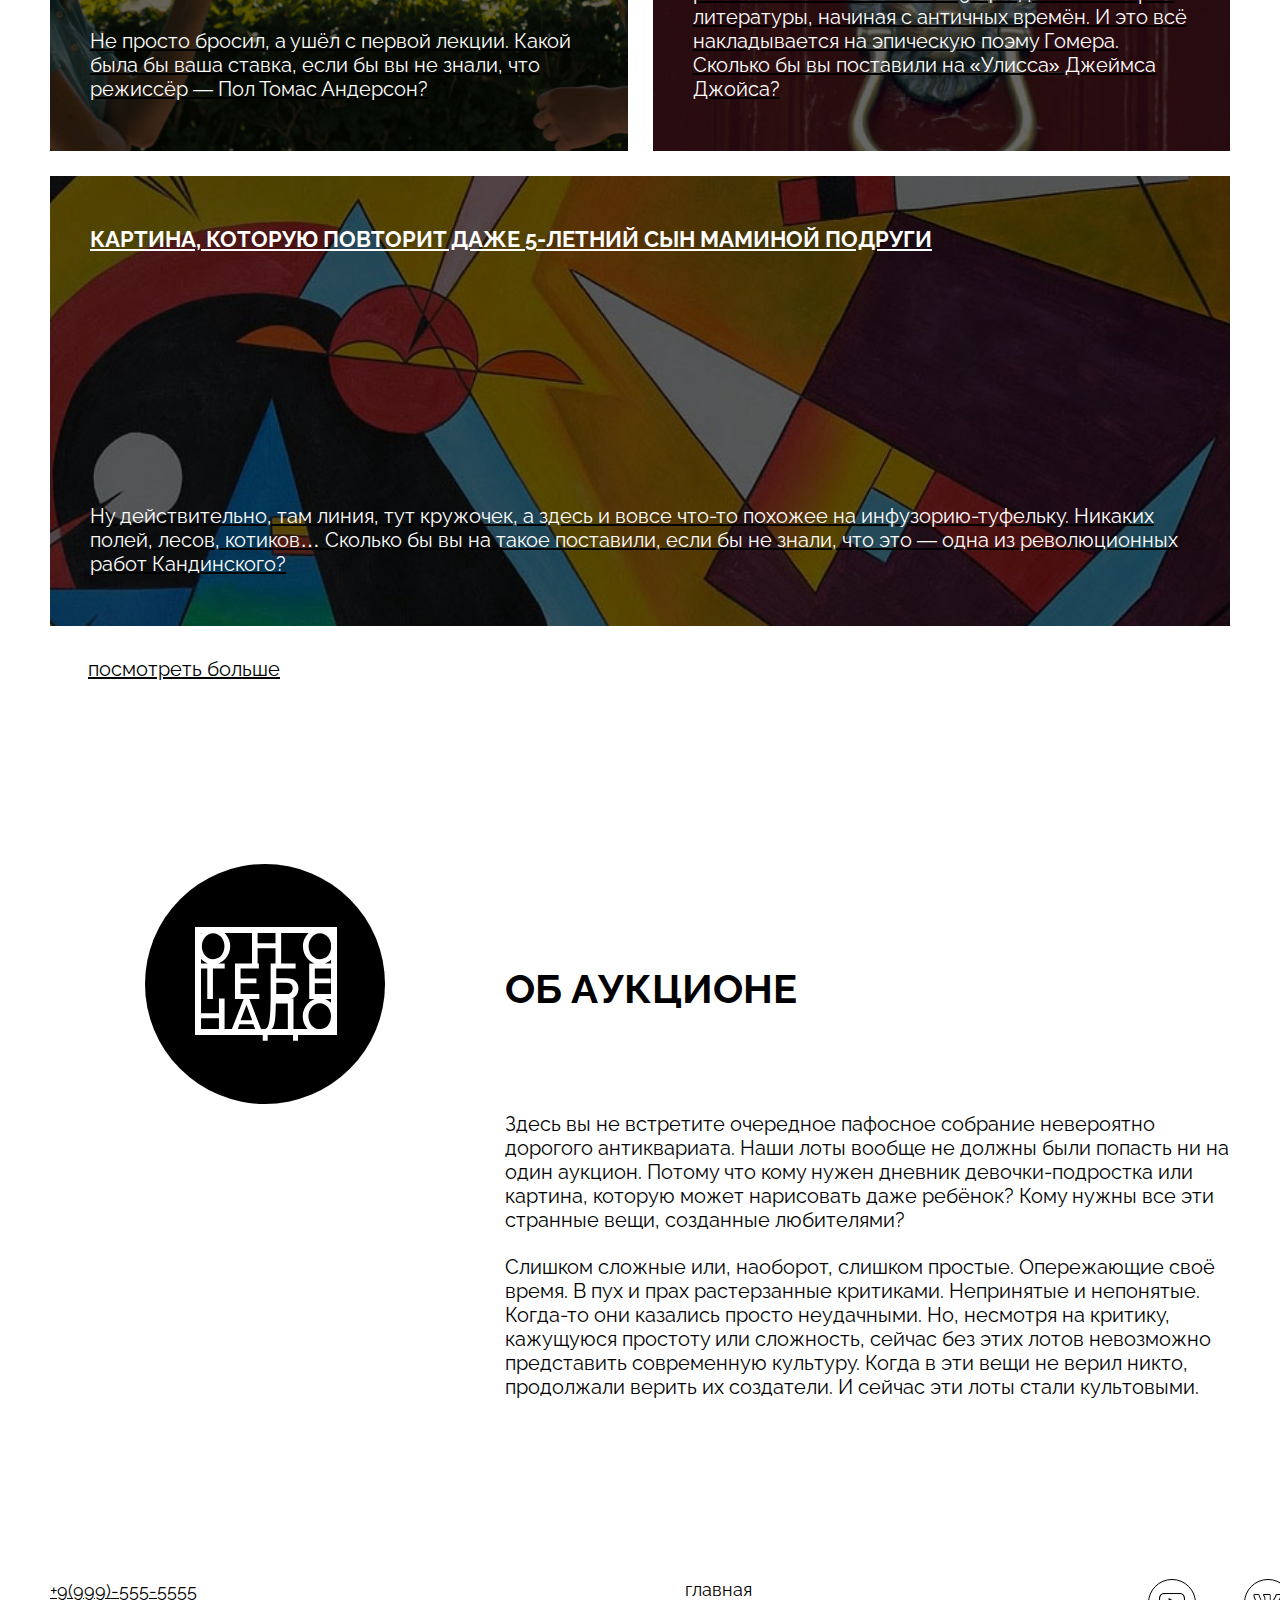
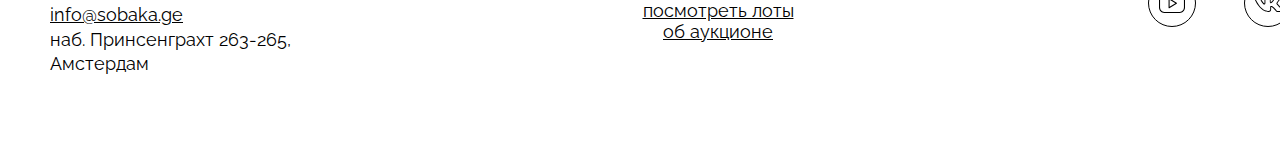
==== commit 6f1d0efe: "fixed bugs, thanks Olga Sergeeva" ====
--- a/index.html
+++ b/index.html
@@ -15,7 +15,7 @@
 			<nav class="header__menu">
 				<ul class="header__menu-list">
 					<li class="header__menu-item header__links-list-item_no-bullit">
-						<a class="header__menu-link header__menu-item_active">главная</a>
+						<a class="header__menu-link header__menu-link_active">главная</a>
 					</li>
 					<li class="header__menu-item">
 						<a class="header__menu-link" href="#0">посмотреть лоты</a>
@@ -131,8 +131,8 @@
 						</a>
 					</li>
 				</ul>
-				<div class="lots__link_padding-top">
-					<a href="#0" target="_blank" class="lots__link">посмотреть больше</a>
+				<div class="lots__link">
+					<a href="#0" target="_blank">посмотреть больше</a>
 				</div>
 			</section>
 			<section class="about">
@@ -178,7 +178,7 @@
 			<nav class="header__menu footer__menu-padding">
 				<ul class="header__menu-list footer__flex_list">
 					<li class="header__menu-item text_align_center">
-						<a class="header__menu-link header__menu-item_active">главная</a>
+						<a class="header__menu-link header__menu-link_active">главная</a>
 					</li>
 					<li class="header__menu-item text_align_center">
 						<a class="header__menu-link" href="#0">посмотреть лоты</a>
--- a/styles/global.css
+++ b/styles/global.css
@@ -1,13 +1,13 @@
 *,
 *::before,
 *::after {
-  box-sizing: border-box;
+	box-sizing: border-box;
 }
 
 body {
-  min-width: 1100px;
-  margin: 0;
-  font-family: Raleway, sans-serif;
+	min-width: 1100px;
+	margin: 0;
+	font-family: Raleway, sans-serif;
 }
 
 h1,
@@ -21,14 +21,14 @@
 ol,
 li,
 blockquote {
-  margin: 0;
-  padding: 0;
+	margin: 0;
+	padding: 0;
 }
 
 a {
-  color: inherit;
+	color: inherit;
 }
 
 img {
-  width: 100%;
+	width: 100%;
 }
--- a/styles/style.css
+++ b/styles/style.css
@@ -82,7 +82,7 @@
 	top: 0;
 	left: 0;
 	z-index: 1;
-	width: inherit;
+	width: 100%;
 	height: inherit;
 	opacity: 0.6;
 	background-color: black;
@@ -163,40 +163,44 @@
 	gap: 25px;
 	list-style-type: none;
 	flex-wrap: wrap;
-	flex: 1;
 }
 
 .lot {
 	position: relative;
-	width: 430px;
-	height: 100%;
+	min-width: 430px;
+	height: 450px;
 	padding: 50px 40px;
+	background-position: center;
+	background-size: cover;
+	display: flex;
+	flex-direction: column;
+	justify-content: space-between;
 }
 
 .lot__image_1 {
 	background-image: url(../images/card-lot-01.jpg);
-	background-position: center;
-	background-size: cover;
 }
 
 .lot__image_2 {
 	background-image: url(../images/card-lot-02.jpg);
-	background-position: center;
-	background-size: cover;
 }
 
 .lot__image_3 {
 	background-image: url(../images/card-lot-03.jpg);
-	background-position: center;
-	background-size: cover;
 }
 
 .lot__content {
+	height: 100%;
 	position: relative;
 	z-index: 1;
 	display: flex;
 	flex-direction: column;
+	justify-content: space-between;
 	color: white;
+}
+
+.lots__list-item {
+	flex: 1;
 }
 
 .lots__title {
@@ -218,18 +222,6 @@
 	text-transform: uppercase;
 }
 
-.lot_padding_bottom_1 {
-	padding-bottom: 202px;
-}
-
-.lot_padding_bottom_2 {
-	padding-bottom: 30px;
-}
-
-.lot_padding_bottom_3 {
-	padding-bottom: 80px;
-}
-
 .lot__text {
 	font-size: 20px;
 	line-height: 24px;
@@ -239,16 +231,7 @@
 	display: inline-block;
 	padding-top: 31px;
 	padding-left: 38px;
-	color: black;
 	font-size: 20px;
-	text-decoration: underline;
-}
-
-.lots__link_padding {
-	margin-top: 30px;
-}
-
-.lots__link_padding-top {
 	padding-bottom: 50px;
 }
 
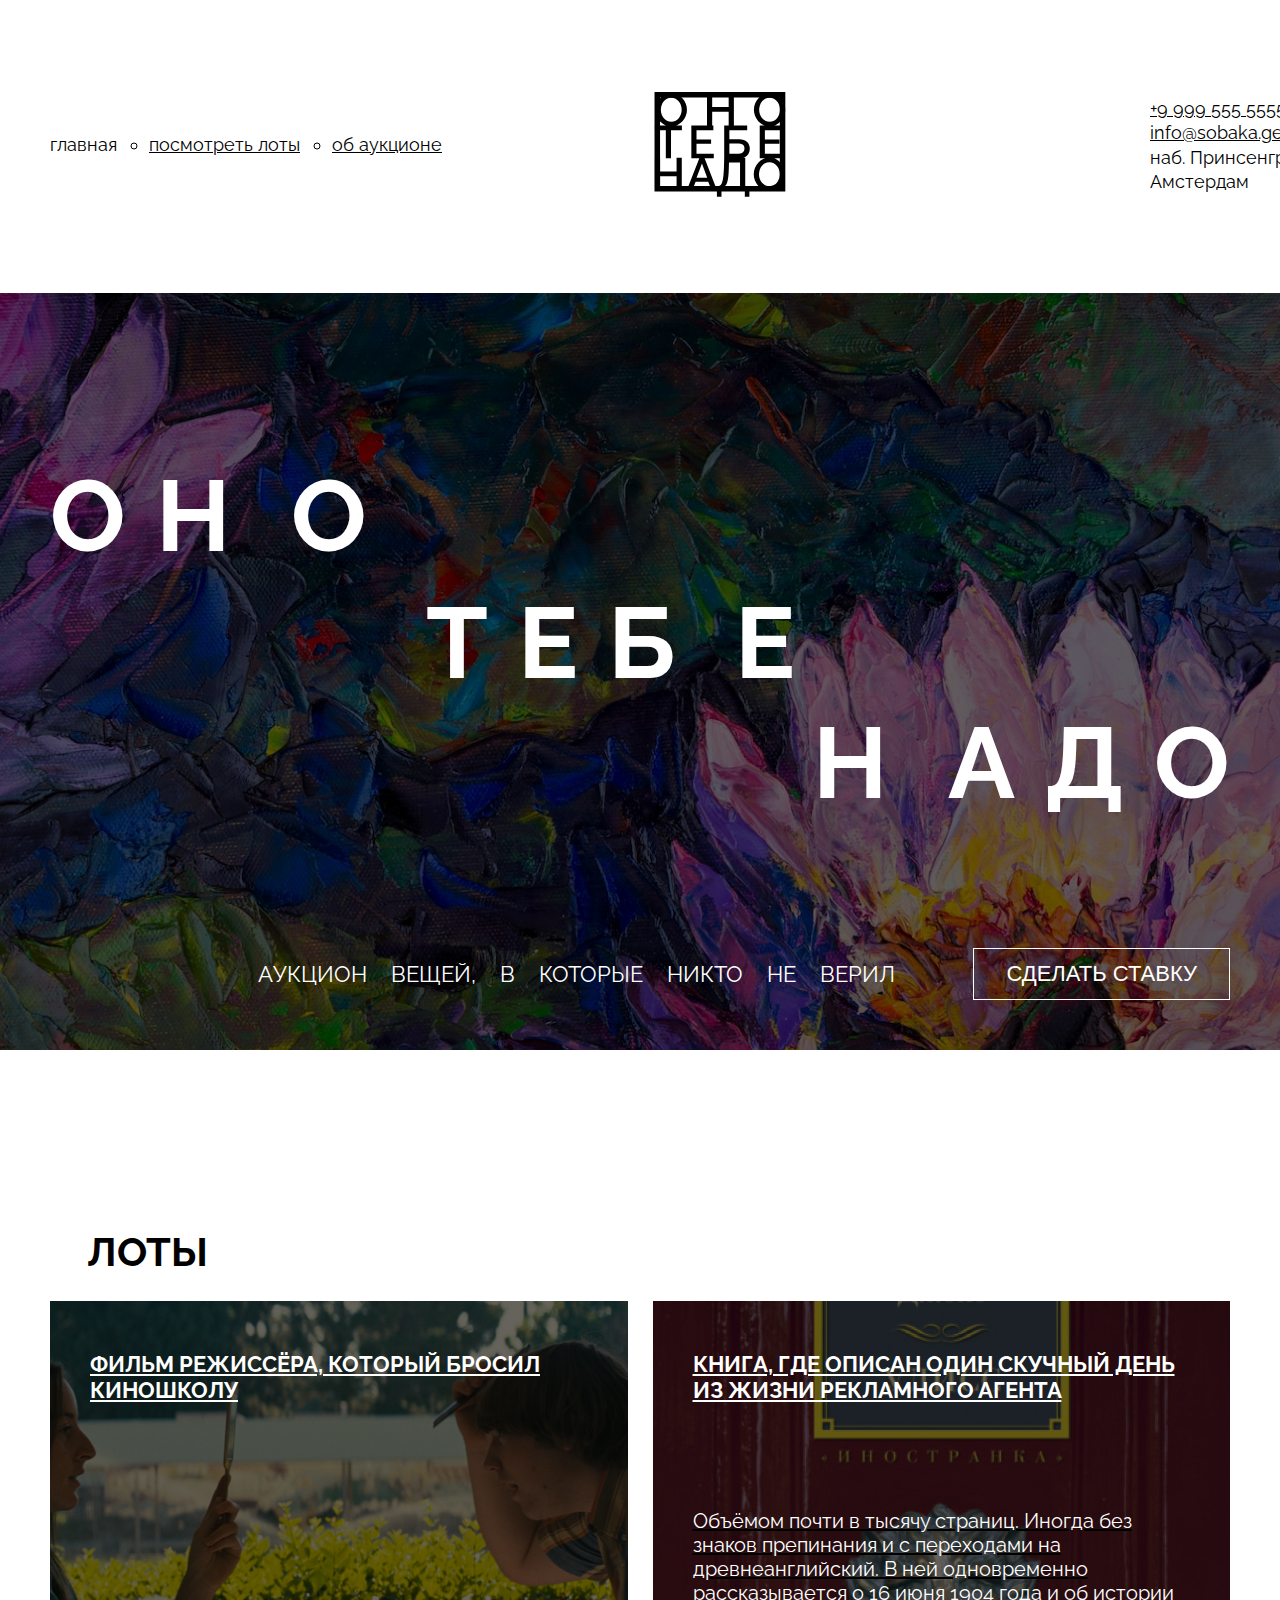
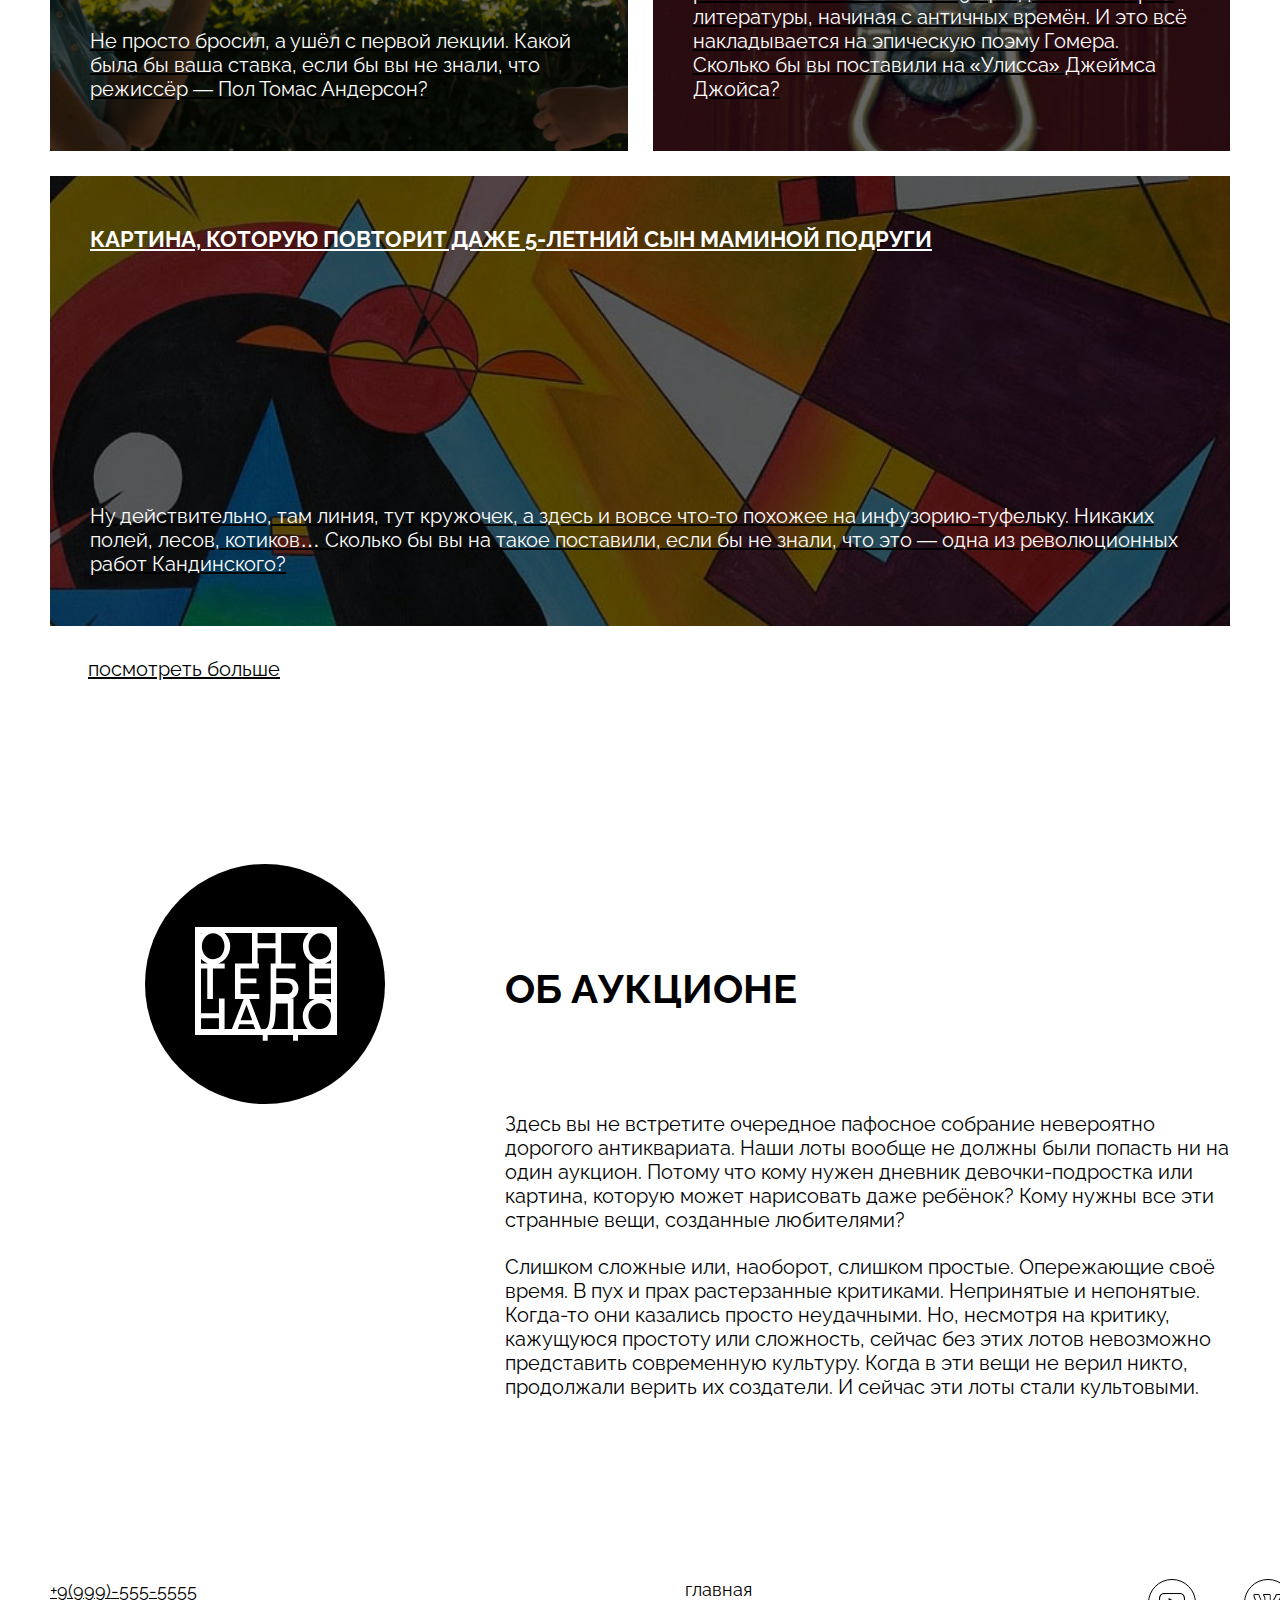
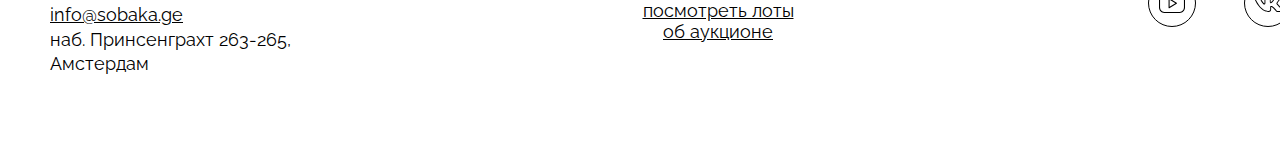
==== commit def45c32: "cleaning code for review my comand" ====
--- a/index.html
+++ b/index.html
@@ -11,7 +11,7 @@
 	</head>
 
 	<body>
-		<header class="header content-section">
+		<header class="header">
 			<nav class="header__menu">
 				<ul class="header__menu-list">
 					<li class="header__menu-item header__links-list-item_no-bullit">
@@ -44,8 +44,8 @@
 				</p>
 			</address>
 		</header>
-		<main class="content">
-			<section class="cover content-section">
+		<main>
+			<section class="cover">
 				<div class="dark_overlay"></div>
 				<h1 class="cover__title">
 					<span class="accent-span">
@@ -68,70 +68,56 @@
 				<h2 class="lots__title">Лоты</h2>
 				<ul class="lots-list">
 					<li class="lots__list-item">
-						<a href="#0" class="lot__link">
+						<a href="#0">
 							<article class="lot lot__image_1">
 								<div class="dark_overlay"></div>
-								<div class="lot__content">
-									<h3 class="lot__title lot_padding_bottom_1">
-										Фильм режиссёра, который бросил киношколу
-									</h3>
-									<div class="lot__text">
-										<p>
-											Не просто бросил, а ушёл с первой лекции. Какой была бы
-											ваша ставка, если бы вы не знали, что режиссёр — Пол Томас
-											Андерсон?
-										</p>
-									</div>
-								</div>
+								<h3 class="lot__title lot__content">
+									Фильм режиссёра, который бросил киношколу
+								</h3>
+								<p class="lot__content lot__text">
+									Не просто бросил, а ушёл с первой лекции. Какой была бы ваша
+									ставка, если бы вы не знали, что режиссёр — Пол Томас
+									Андерсон?
+								</p>
 							</article>
 						</a>
 					</li>
 					<li class="lots__list-item">
-						<a href="#0" class="lot__link">
+						<a href="#0">
 							<article class="lot lot__image_2">
 								<div class="dark_overlay"></div>
-								<div class="lot__content">
-									<h3 class="lot__title lot_padding_bottom_2">
-										Книга, где описан один скучный день из жизни рекламного
-										агента
-									</h3>
-									<div class="lot__text">
-										<p>
-											Объёмом почти в тысячу страниц. Иногда без знаков
-											препинания и с переходами на древнеанглийский. В ней
-											одновременно рассказывается о 16 июня 1904 года и об
-											истории литературы, начиная с античных времён. И это всё
-											накладывается на эпическую поэму Гомера. Сколько бы вы
-											поставили на «Улисса» Джеймса Джойса?
-										</p>
-									</div>
-								</div>
+								<h3 class="lot__content lot__title">
+									Книга, где описан один скучный день из жизни рекламного агента
+								</h3>
+								<p class="lot__content lot__text">
+									Объёмом почти в тысячу страниц. Иногда без знаков препинания и
+									с переходами на древнеанглийский. В ней одновременно
+									рассказывается о 16 июня 1904 года и об истории литературы,
+									начиная с античных времён. И это всё накладывается на
+									эпическую поэму Гомера. Сколько бы вы поставили на «Улисса»
+									Джеймса Джойса?
+								</p>
 							</article>
 						</a>
 					</li>
 					<li class="lots__list-item">
-						<a href="#0" class="lot__link">
+						<a href="#0">
 							<article class="lot lot__image_3">
 								<div class="dark_overlay"></div>
-								<div class="lot__content">
-									<h3 class="lot__title lot_title_3 lot_padding_bottom_3">
-										Картина, которую повторит даже 5-летний сын маминой подруги
-									</h3>
-									<div class="lot__text">
-										<p>
-											Ну действительно, там линия, тут кружочек, а здесь и вовсе
-											что-то похожее на инфузорию-туфельку. Никаких полей,
-											лесов, котиков… Сколько бы вы на такое поставили, если бы
-											не знали, что это — одна из революционных работ
-											Кандинского?
-										</p>
-									</div>
-								</div>
+								<h3 class="lot__content lot__title lot_title_3">
+									Картина, которую повторит даже 5-летний сын маминой подруги
+								</h3>
+								<p class="lot__content lot__text">
+									Ну действительно, там линия, тут кружочек, а здесь и вовсе
+									что-то похожее на инфузорию-туфельку. Никаких полей, лесов,
+									котиков… Сколько бы вы на такое поставили, если бы не знали,
+									что это — одна из революционных работ Кандинского?
+								</p>
 							</article>
 						</a>
 					</li>
 				</ul>
-				<div class="lots__link">
+				<div class="lot__link">
 					<a href="#0" target="_blank">посмотреть больше</a>
 				</div>
 			</section>
--- a/styles/style.css
+++ b/styles/style.css
@@ -1,13 +1,7 @@
 body {
 	max-width: 1440px;
 	margin: auto;
-	font-family: Raleway, sans-serif;
 	font-weight: 400;
-}
-
-.content-section {
-	box-sizing: border-box;
-	margin: auto;
 }
 
 .header {
@@ -22,7 +16,6 @@
 
 .header__menu-list {
 	display: flex;
-	flex-direction: row;
 	justify-content: space-between;
 	gap: 32px;
 	padding-top: 42px;
@@ -52,7 +45,6 @@
 	font-size: 18px;
 	font-style: normal;
 	line-height: 24.3px;
-	word-wrap: break-word;
 }
 
 .header__address__item {
@@ -69,7 +61,7 @@
 	display: flex;
 	flex-direction: column;
 	gap: 135px;
-	width: 1440px;
+	max-width: 1440px;
 	height: 100%;
 	padding: 165px 50px 50px;
 	background-image: url(../images/cover.jpg);
@@ -79,11 +71,10 @@
 
 .dark_overlay {
 	position: absolute;
-	top: 0;
-	left: 0;
+	inset: 0;
 	z-index: 1;
 	width: 100%;
-	height: inherit;
+	height: 100%;
 	opacity: 0.6;
 	background-color: black;
 }
@@ -95,7 +86,6 @@
 	flex-direction: column;
 	gap: 20px;
 	color: white;
-	font-family: Raleway, sans-serif;
 	font-weight: 700;
 	font-size: 100px;
 	text-transform: uppercase;
@@ -103,7 +93,7 @@
 
 .accent-span {
 	display: block;
-	line-height: 115px;
+	line-height: 115%;
 	letter-spacing: 30px;
 }
 
@@ -112,12 +102,12 @@
 }
 
 .accent-span-center {
-	line-height: 100px;
+	line-height: 100%;
 	text-align: center;
 }
 
 .accent-span-right {
-	line-height: 100px;
+	line-height: 100%;
 	text-align: end;
 }
 
@@ -129,7 +119,6 @@
 	position: relative;
 	z-index: 1;
 	display: flex;
-	flex-direction: row;
 	justify-content: end;
 	align-items: center;
 	gap: 78px;
@@ -159,7 +148,6 @@
 
 .lots-list {
 	display: flex;
-	flex-direction: row;
 	gap: 25px;
 	list-style-type: none;
 	flex-wrap: wrap;
@@ -168,7 +156,7 @@
 .lot {
 	position: relative;
 	min-width: 430px;
-	height: 450px;
+	min-height: 450px;
 	padding: 50px 40px;
 	background-position: center;
 	background-size: cover;
@@ -193,9 +181,6 @@
 	height: 100%;
 	position: relative;
 	z-index: 1;
-	display: flex;
-	flex-direction: column;
-	justify-content: space-between;
 	color: white;
 }
 
@@ -207,14 +192,12 @@
 	padding-bottom: 26px;
 	padding-left: 37px;
 	color: black;
-	font-family: Raleway, sans-serif;
 	font-weight: 700;
 	font-size: 40px;
 	text-transform: uppercase;
 }
 
 .lot__title {
-	font-family: Raleway, sans-serif;
 	font-weight: 700;
 	font-size: 22px;
 	line-height: 26.4px;
@@ -227,8 +210,7 @@
 	line-height: 24px;
 }
 
-.lots__link {
-	display: inline-block;
+.lot__link {
 	padding-top: 31px;
 	padding-left: 38px;
 	font-size: 20px;
@@ -261,7 +243,6 @@
 .about__title {
 	padding-bottom: 100px;
 	color: black;
-	font-family: Raleway, sans-serif;
 	font-weight: 700;
 	font-size: 40px;
 	text-transform: uppercase;
@@ -292,7 +273,6 @@
 
 .footer__links {
 	display: flex;
-	flex-direction: row;
 	gap: 48px;
 	list-style-type: none;
 }
